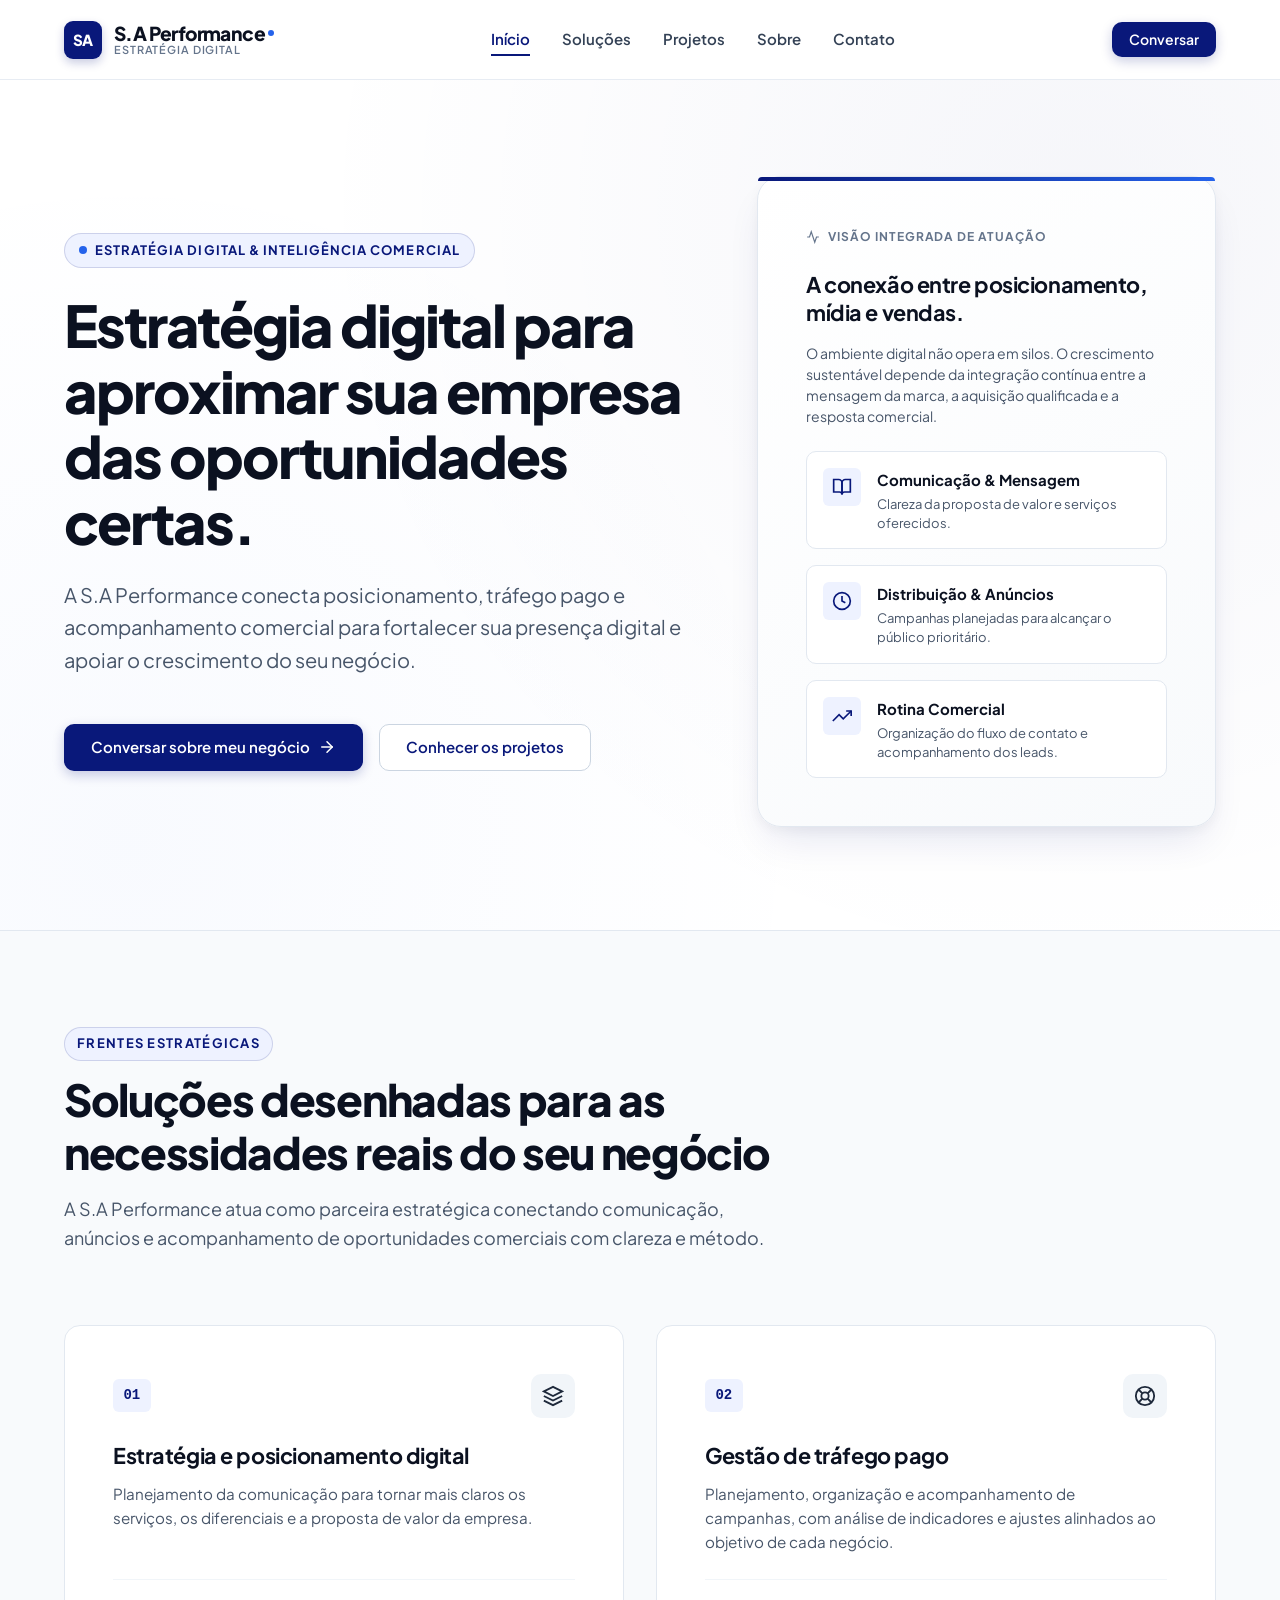
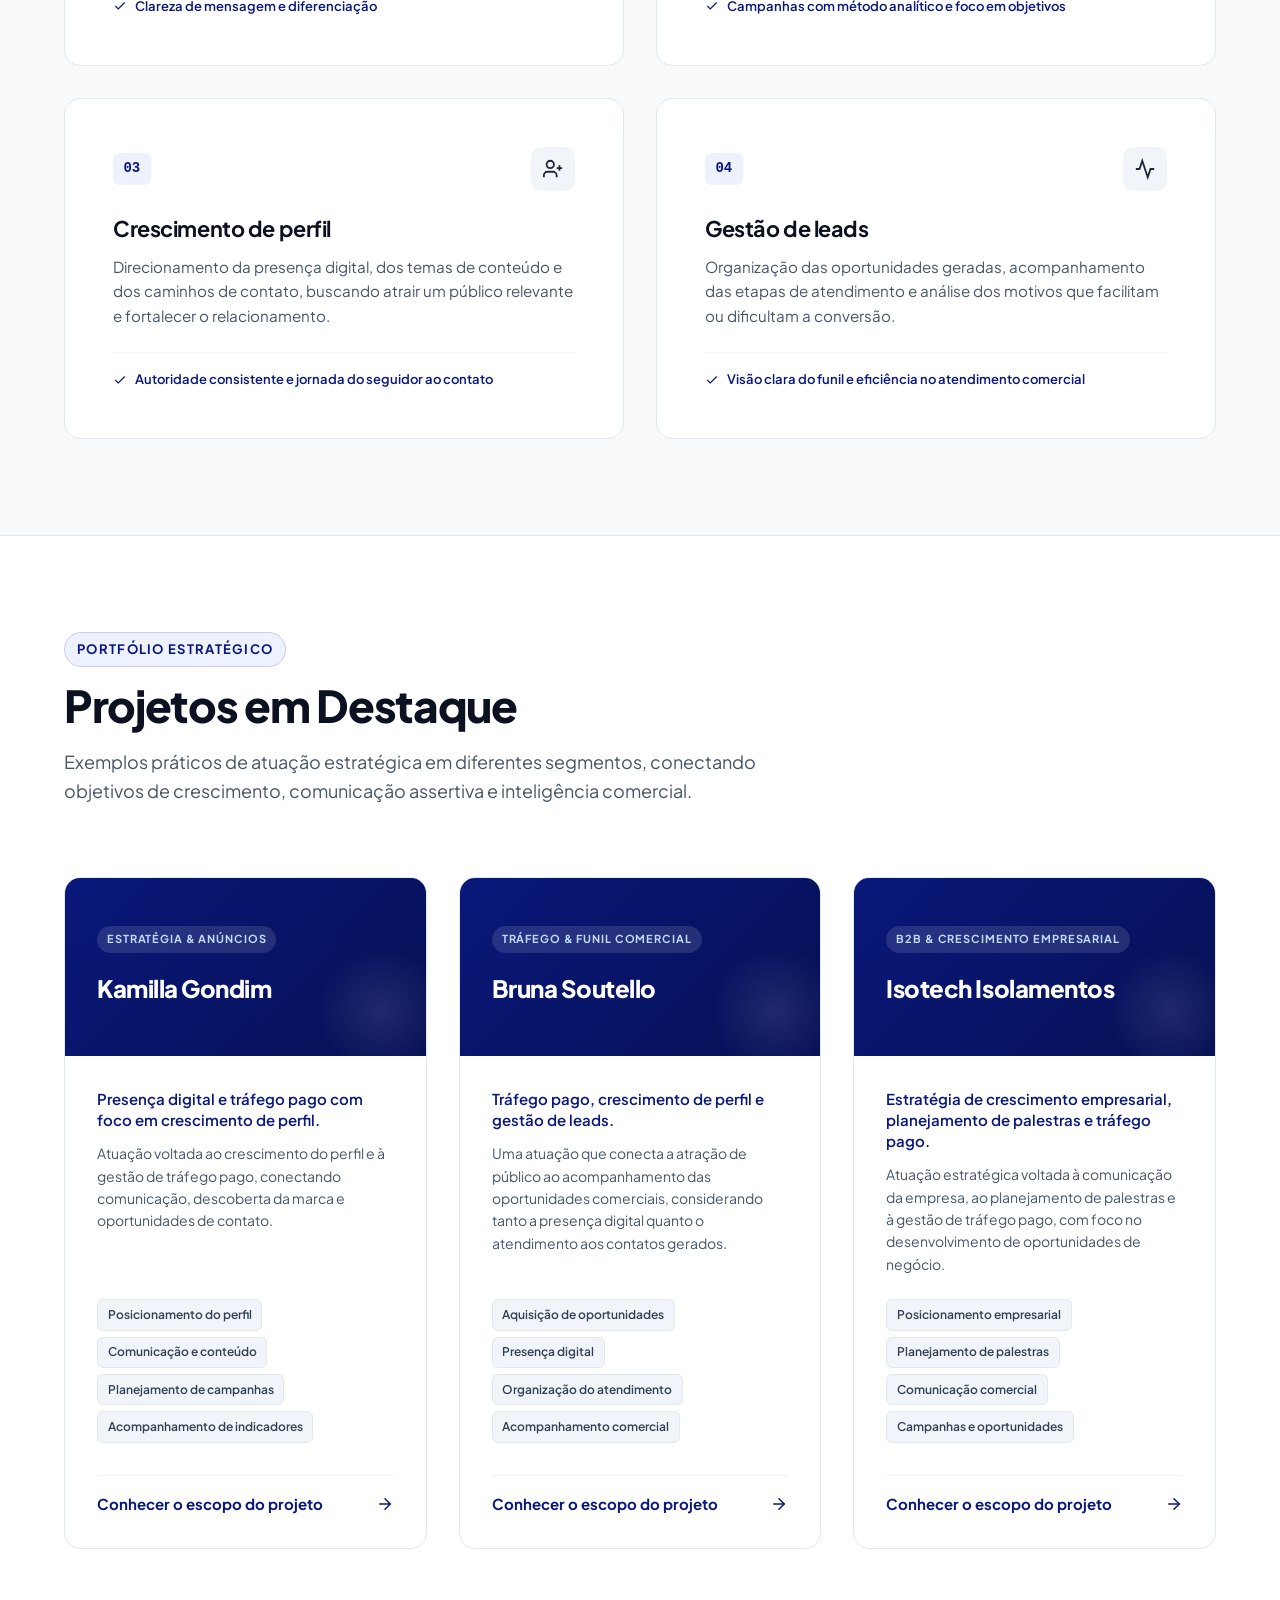
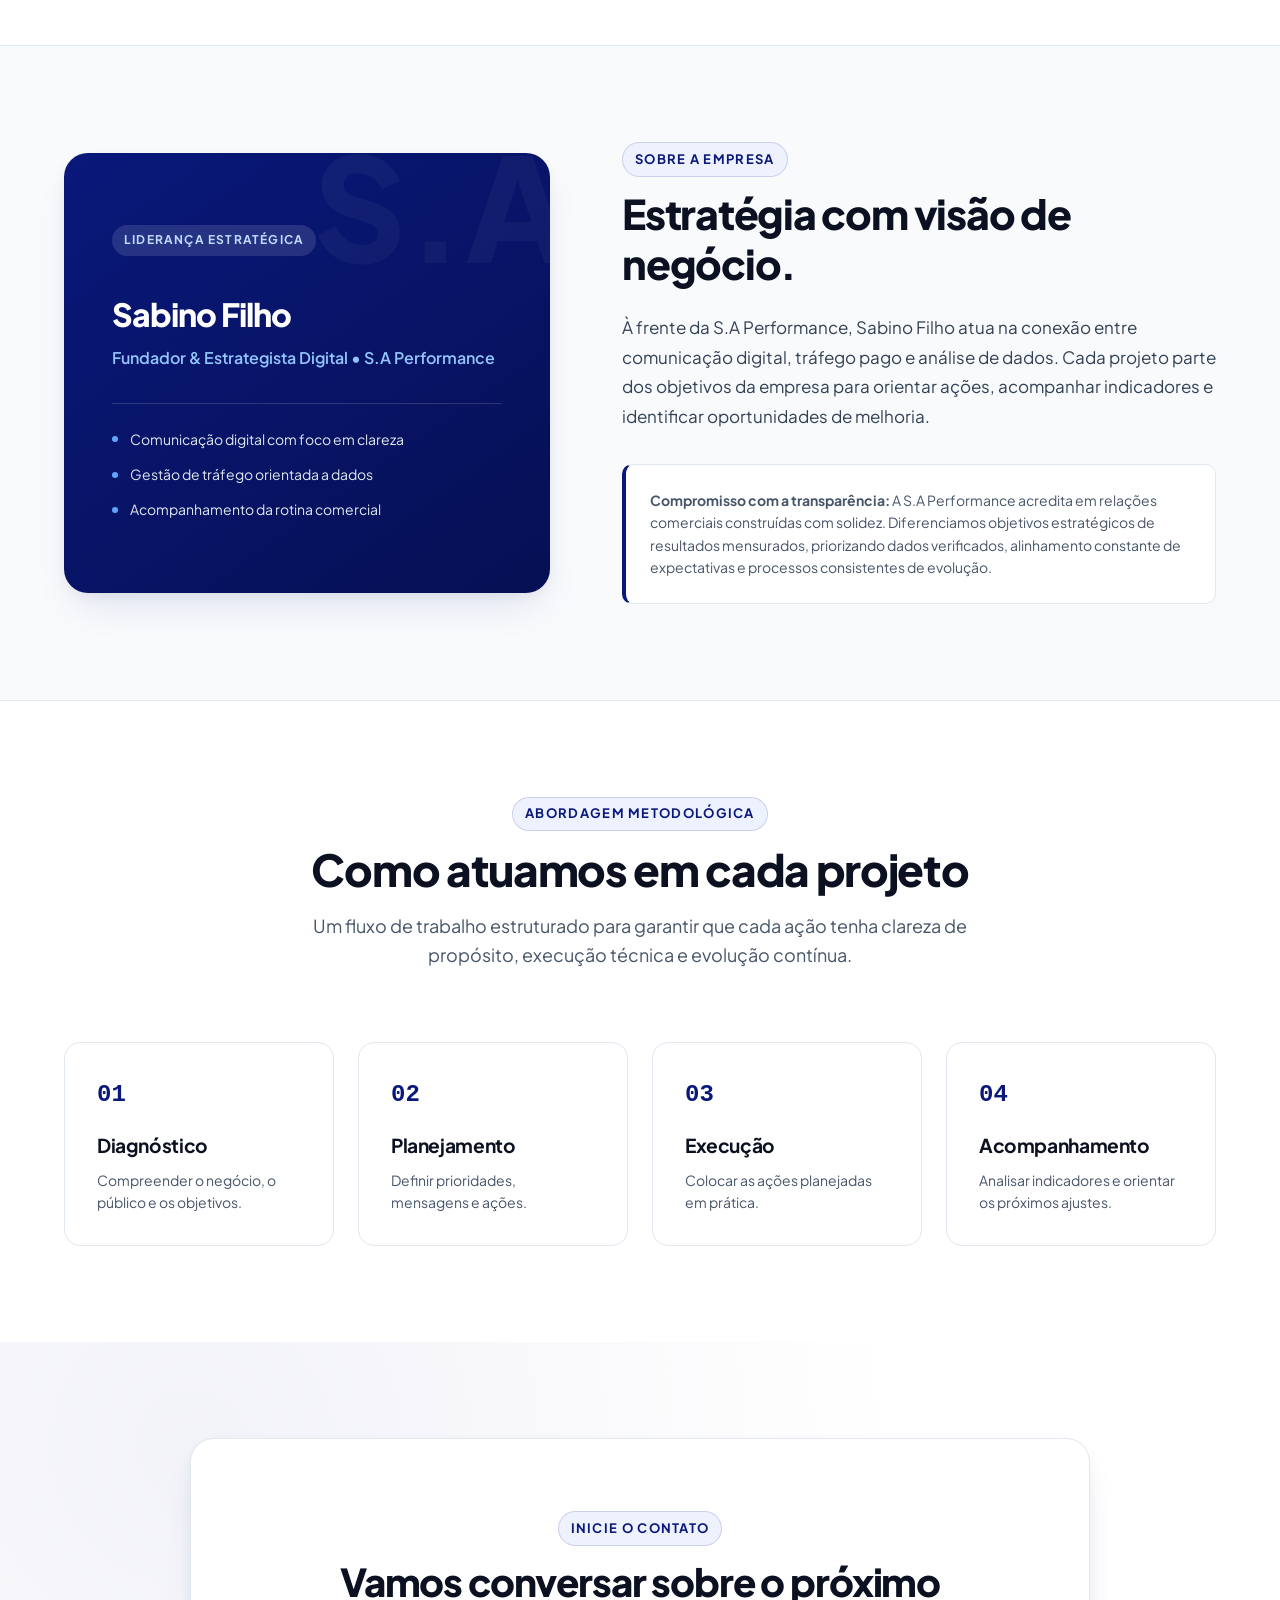
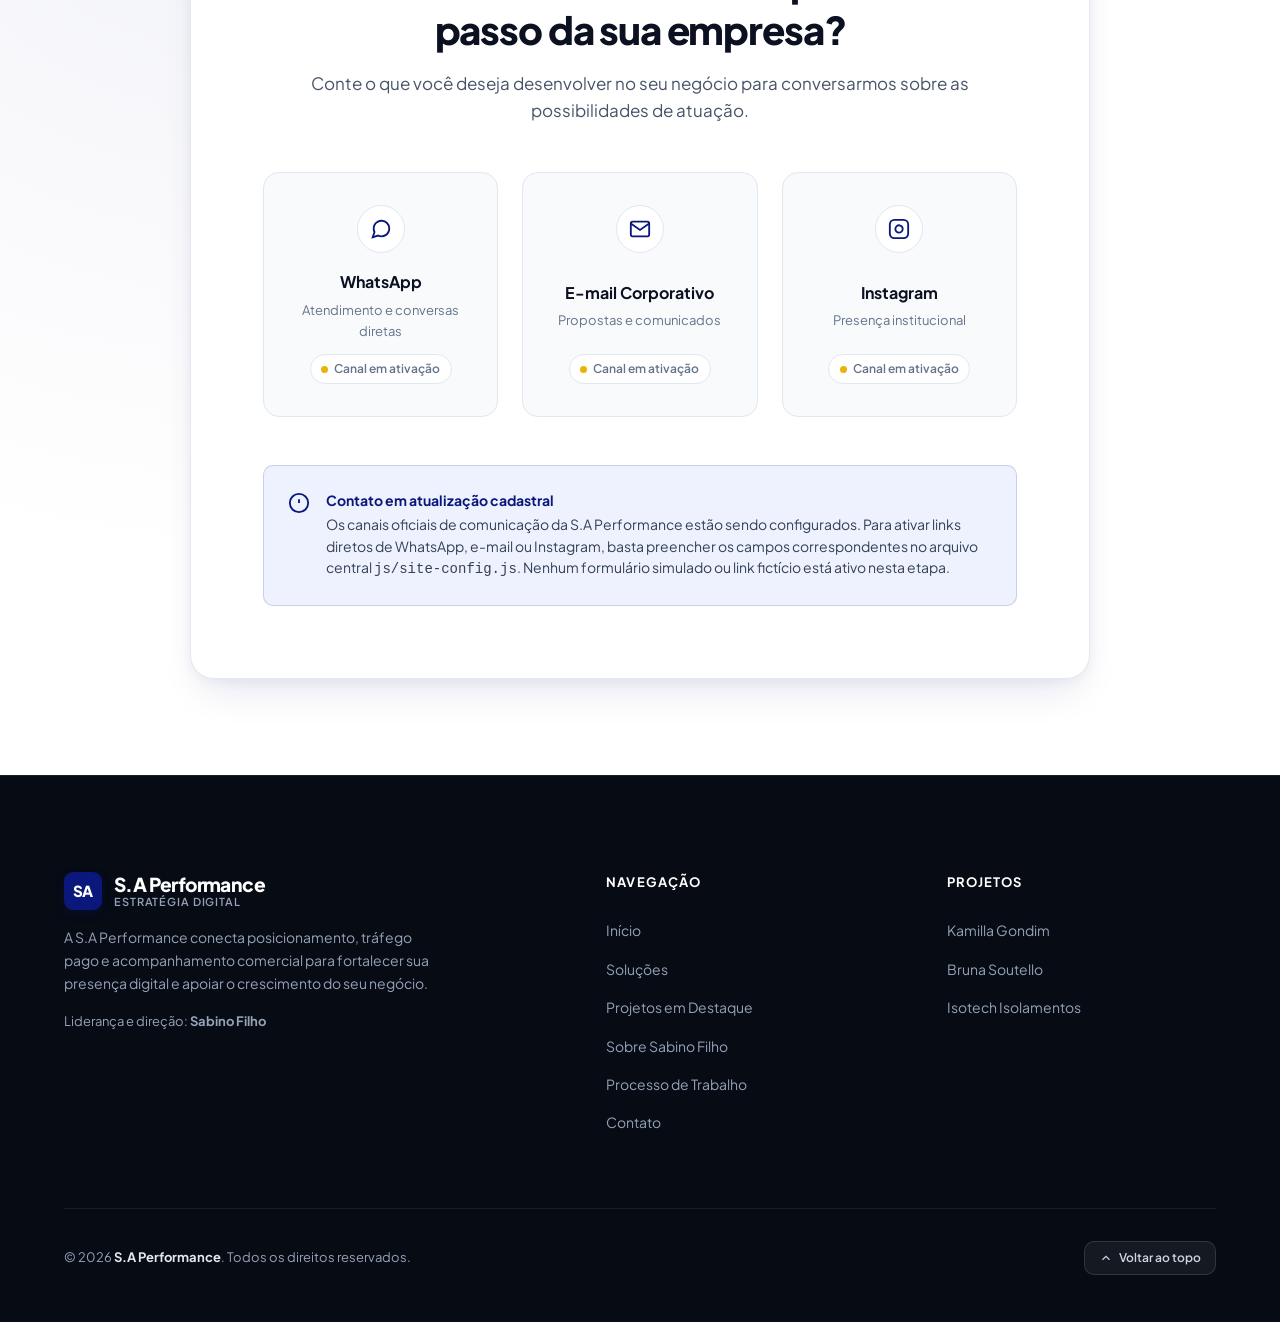
==== index.html @ 25edc1e1 "feat: site institucional com portfolio S.A Performance" ====
<!DOCTYPE html>
<html lang="pt-BR">
<head>
  <meta charset="UTF-8">
  <meta name="viewport" content="width=device-width, initial-scale=1.0">
  <title>S.A Performance — Estratégia Digital & Inteligência Comercial | Sabino Filho</title>
  
  <!-- Metadados de SEO -->
  <meta name="description" content="A S.A Performance conecta posicionamento, tráfego pago e acompanhamento comercial para fortalecer sua presença digital e apoiar o crescimento do seu negócio. Liderada por Sabino Filho.">
  <meta name="keywords" content="estratégia digital, tráfego pago, crescimento de perfil, gestão de leads, inteligência comercial, Sabino Filho, S.A Performance">
  <meta name="author" content="Sabino Filho - S.A Performance">
  <meta name="robots" content="index, follow">

  <!-- Open Graph / Redes Sociais -->
  <meta property="og:type" content="website">
  <meta property="og:title" content="S.A Performance — Estratégia Digital & Inteligência Comercial">
  <meta property="og:description" content="Estratégia digital para aproximar sua empresa das oportunidades certas. Posicionamento, tráfego pago e acompanhamento comercial.">
  <meta property="og:site_name" content="S.A Performance">
  <meta property="og:locale" content="pt_BR">

  <!-- Favicon -->
  <link rel="icon" type="image/svg+xml" href="assets/favicon.svg">

  <!-- Fontes do Google -->
  <link rel="preconnect" href="https://fonts.googleapis.com">
  <link rel="preconnect" href="https://fonts.gstatic.com" crossorigin>
  <link href="https://fonts.googleapis.com/css2?family=Plus+Jakarta+Sans:wght@300;400;500;600;700;800&family=Space+Grotesk:wght@500;700&display=swap" rel="stylesheet">

  <!-- Folhas de Estilos -->
  <link rel="stylesheet" href="css/main.css">
</head>
<body>
  <!-- Link acessível para pular direto ao conteúdo -->
  <a href="#conteudo-principal" class="skip-link">Pular para o conteúdo principal</a>

  <!-- ========================================================================
       CABEÇALHO INSTITUCIONAL
       ======================================================================== -->
  <header class="site-header" role="banner">
    <div class="container header-inner">
      <a href="#inicio" class="brand-logo" aria-label="S.A Performance - Página inicial">
        <div class="brand-mark" aria-hidden="true">SA</div>
        <div class="brand-name">
          <span class="brand-title">S.A Performance <span class="brand-dot" aria-hidden="true"></span></span>
          <span class="brand-sub">Estratégia Digital</span>
        </div>
      </a>

      <nav id="menu-principal" class="site-nav" role="navigation" aria-label="Navegação Principal">
        <ul class="nav-menu">
          <li><a href="#inicio" class="nav-link active">Início</a></li>
          <li><a href="#solucoes" class="nav-link">Soluções</a></li>
          <li><a href="#projetos" class="nav-link">Projetos</a></li>
          <li><a href="#sobre" class="nav-link">Sobre</a></li>
          <li><a href="#contato" class="nav-link">Contato</a></li>
        </ul>
      </nav>

      <div class="header-actions">
        <a href="#contato" class="btn btn-primary btn-sm">Conversar</a>
        <button class="mobile-toggle" aria-label="Abrir menu de navegação" aria-expanded="false" aria-controls="menu-principal">
          <svg viewBox="0 0 24 24" fill="none" stroke="currentColor" stroke-width="2" stroke-linecap="round" stroke-linejoin="round" aria-hidden="true">
            <line x1="3" y1="12" x2="21" y2="12"></line>
            <line x1="3" y1="6" x2="21" y2="6"></line>
            <line x1="3" y1="18" x2="21" y2="18"></line>
          </svg>
        </button>
      </div>
    </div>
  </header>

  <!-- ========================================================================
       CONTEÚDO PRINCIPAL
       ======================================================================== -->
  <main id="conteudo-principal" role="main">

    <!-- 1. ABERTURA / HERO -->
    <section id="inicio" class="section hero" aria-labelledby="hero-heading">
      <div class="container">
        <div class="hero-grid">
          <div class="hero-content">
            <div class="hero-tag">
              <span class="hero-tag-pulse" aria-hidden="true"></span>
              <span>Estratégia Digital & Inteligência Comercial</span>
            </div>

            <h1 id="hero-heading" class="hero-title">
              Estratégia digital para aproximar sua empresa das oportunidades certas.
            </h1>

            <p class="hero-lead">
              A S.A Performance conecta posicionamento, tráfego pago e acompanhamento comercial para fortalecer sua presença digital e apoiar o crescimento do seu negócio.
            </p>

            <div class="hero-actions">
              <a href="#contato" class="btn btn-primary" id="btn-hero-primary">
                Conversar sobre meu negócio
                <svg class="btn-icon" viewBox="0 0 24 24" fill="none" stroke="currentColor" stroke-width="2" stroke-linecap="round" stroke-linejoin="round" aria-hidden="true">
                  <line x1="5" y1="12" x2="19" y2="12"></line>
                  <polyline points="12 5 19 12 12 19"></polyline>
                </svg>
              </a>

              <a href="#projetos" class="btn btn-secondary" id="btn-hero-secondary">
                Conhecer os projetos
              </a>
            </div>
          </div>

          <!-- Composição Visual Abstrata (Identidade e Pilares Estratégicos) -->
          <div class="hero-visual" aria-hidden="true">
            <div class="hero-card-composition">
              <div class="composition-badge">
                <svg width="14" height="14" viewBox="0 0 24 24" fill="none" stroke="currentColor" stroke-width="2"><polyline points="22 12 18 12 15 21 9 3 6 12 2 12"></polyline></svg>
                Visão Integrada de Atuação
              </div>
              <h2 class="composition-title">A conexão entre posicionamento, mídia e vendas.</h2>
              <p style="font-size: 0.875rem; color: var(--color-slate-600); line-height: 1.5;">
                O ambiente digital não opera em silos. O crescimento sustentável depende da integração contínua entre a mensagem da marca, a aquisição qualificada e a resposta comercial.
              </p>

              <div class="composition-list">
                <div class="composition-item">
                  <div class="composition-icon-box">
                    <svg viewBox="0 0 24 24" fill="none" stroke="currentColor" stroke-width="2"><path d="M2 3h6a4 4 0 0 1 4 4v14a3 3 0 0 0-3-3H2z"></path><path d="M22 3h-6a4 4 0 0 0-4 4v14a3 3 0 0 1 3-3h7z"></path></svg>
                  </div>
                  <div class="composition-text">
                    <h4>Comunicação & Mensagem</h4>
                    <p>Clareza da proposta de valor e serviços oferecidos.</p>
                  </div>
                </div>

                <div class="composition-item">
                  <div class="composition-icon-box">
                    <svg viewBox="0 0 24 24" fill="none" stroke="currentColor" stroke-width="2"><circle cx="12" cy="12" r="10"></circle><polyline points="12 6 12 12 16 14"></polyline></svg>
                  </div>
                  <div class="composition-text">
                    <h4>Distribuição & Anúncios</h4>
                    <p>Campanhas planejadas para alcançar o público prioritário.</p>
                  </div>
                </div>

                <div class="composition-item">
                  <div class="composition-icon-box">
                    <svg viewBox="0 0 24 24" fill="none" stroke="currentColor" stroke-width="2"><polyline points="23 6 13.5 15.5 8.5 10.5 1 18"></polyline><polyline points="17 6 23 6 23 12"></polyline></svg>
                  </div>
                  <div class="composition-text">
                    <h4>Rotina Comercial</h4>
                    <p>Organização do fluxo de contato e acompanhamento dos leads.</p>
                  </div>
                </div>
              </div>
            </div>
          </div>
        </div>
      </div>
    </section>

    <!-- 2. SOLUÇÕES -->
    <section id="solucoes" class="section section-alt" aria-labelledby="solucoes-heading">
      <div class="container">
        <div class="section-header">
          <div class="eyebrow">
            <span class="eyebrow-badge">Frentes Estratégicas</span>
          </div>
          <h2 id="solucoes-heading" class="section-title">
            Soluções desenhadas para as necessidades reais do seu negócio
          </h2>
          <p class="section-lead">
            A S.A Performance atua como parceira estratégica conectando comunicação, anúncios e acompanhamento de oportunidades comerciais com clareza e método.
          </p>
        </div>

        <div class="solutions-grid">
          <!-- Solução 1 -->
          <article class="solution-card">
            <div class="solution-card-header">
              <span class="solution-num">01</span>
              <div class="solution-icon-wrap" aria-hidden="true">
                <svg viewBox="0 0 24 24" fill="none" stroke="currentColor" stroke-width="2"><polygon points="12 2 2 7 12 12 22 7 12 2"></polygon><polyline points="2 17 12 22 22 17"></polyline><polyline points="2 12 12 17 22 12"></polyline></svg>
              </div>
            </div>
            <h3 class="solution-title">Estratégia e posicionamento digital</h3>
            <p class="solution-desc">
              Planejamento da comunicação para tornar mais claros os serviços, os diferenciais e a proposta de valor da empresa.
            </p>
            <div class="solution-footer">
              <svg width="14" height="14" viewBox="0 0 24 24" fill="none" stroke="currentColor" stroke-width="2" aria-hidden="true"><polyline points="20 6 9 17 4 12"></polyline></svg>
              <span>Clareza de mensagem e diferenciação</span>
            </div>
          </article>

          <!-- Solução 2 -->
          <article class="solution-card">
            <div class="solution-card-header">
              <span class="solution-num">02</span>
              <div class="solution-icon-wrap" aria-hidden="true">
                <svg viewBox="0 0 24 24" fill="none" stroke="currentColor" stroke-width="2"><circle cx="12" cy="12" r="10"></circle><path d="m4.93 4.93 4.24 4.24"></path><path d="m14.83 9.17 4.24-4.24"></path><path d="m14.83 14.83 4.24 4.24"></path><path d="m9.17 14.83-4.24 4.24"></path><circle cx="12" cy="12" r="4"></circle></svg>
              </div>
            </div>
            <h3 class="solution-title">Gestão de tráfego pago</h3>
            <p class="solution-desc">
              Planejamento, organização e acompanhamento de campanhas, com análise de indicadores e ajustes alinhados ao objetivo de cada negócio.
            </p>
            <div class="solution-footer">
              <svg width="14" height="14" viewBox="0 0 24 24" fill="none" stroke="currentColor" stroke-width="2" aria-hidden="true"><polyline points="20 6 9 17 4 12"></polyline></svg>
              <span>Campanhas com método analítico e foco em objetivos</span>
            </div>
          </article>

          <!-- Solução 3 -->
          <article class="solution-card">
            <div class="solution-card-header">
              <span class="solution-num">03</span>
              <div class="solution-icon-wrap" aria-hidden="true">
                <svg viewBox="0 0 24 24" fill="none" stroke="currentColor" stroke-width="2"><path d="M16 21v-2a4 4 0 0 0-4-4H6a4 4 0 0 0-4 4v2"></path><circle cx="9" cy="7" r="4"></circle><line x1="19" y1="8" x2="19" y2="14"></line><line x1="22" y1="11" x2="16" y2="11"></line></svg>
              </div>
            </div>
            <h3 class="solution-title">Crescimento de perfil</h3>
            <p class="solution-desc">
              Direcionamento da presença digital, dos temas de conteúdo e dos caminhos de contato, buscando atrair um público relevante e fortalecer o relacionamento.
            </p>
            <div class="solution-footer">
              <svg width="14" height="14" viewBox="0 0 24 24" fill="none" stroke="currentColor" stroke-width="2" aria-hidden="true"><polyline points="20 6 9 17 4 12"></polyline></svg>
              <span>Autoridade consistente e jornada do seguidor ao contato</span>
            </div>
          </article>

          <!-- Solução 4 -->
          <article class="solution-card">
            <div class="solution-card-header">
              <span class="solution-num">04</span>
              <div class="solution-icon-wrap" aria-hidden="true">
                <svg viewBox="0 0 24 24" fill="none" stroke="currentColor" stroke-width="2"><path d="M22 12h-4l-3 9L9 3l-3 9H2"></path></svg>
              </div>
            </div>
            <h3 class="solution-title">Gestão de leads</h3>
            <p class="solution-desc">
              Organização das oportunidades geradas, acompanhamento das etapas de atendimento e análise dos motivos que facilitam ou dificultam a conversão.
            </p>
            <div class="solution-footer">
              <svg width="14" height="14" viewBox="0 0 24 24" fill="none" stroke="currentColor" stroke-width="2" aria-hidden="true"><polyline points="20 6 9 17 4 12"></polyline></svg>
              <span>Visão clara do funil e eficiência no atendimento comercial</span>
            </div>
          </article>
        </div>
      </div>
    </section>

    <!-- 3. PORTFÓLIO (PROJETOS) -->
    <section id="projetos" class="section" aria-labelledby="projetos-heading">
      <div class="container">
        <div class="section-header">
          <div class="eyebrow">
            <span class="eyebrow-badge">Portfólio Estratégico</span>
          </div>
          <h2 id="projetos-heading" class="section-title">
            Projetos em Destaque
          </h2>
          <p class="section-lead">
            Exemplos práticos de atuação estratégica em diferentes segmentos, conectando objetivos de crescimento, comunicação assertiva e inteligência comercial.
          </p>
        </div>

        <div class="projects-grid">

          <!-- PROJETO 1: KAMILLA GONDIM -->
          <article class="project-card">
            <div class="project-card-banner">
              <span class="project-category-badge">Estratégia & Anúncios</span>
              <h3 class="project-banner-title">Kamilla Gondim</h3>
            </div>
            <div class="project-card-body">
              <p class="project-subtitle">
                Presença digital e tráfego pago com foco em crescimento de perfil.
              </p>
              <p class="project-excerpt">
                Atuação voltada ao crescimento do perfil e à gestão de tráfego pago, conectando comunicação, descoberta da marca e oportunidades de contato.
              </p>

              <div class="project-highlights-list" aria-label="Destaques do projeto Kamilla Gondim">
                <span class="project-highlight-tag">Posicionamento do perfil</span>
                <span class="project-highlight-tag">Comunicação e conteúdo</span>
                <span class="project-highlight-tag">Planejamento de campanhas</span>
                <span class="project-highlight-tag">Acompanhamento de indicadores</span>
              </div>

              <div class="project-card-cta">
                <a href="projetos/kamilla-gondim/" class="project-link-full" aria-label="Acessar página de detalhes do projeto Kamilla Gondim">
                  <span>Conhecer o escopo do projeto</span>
                  <svg viewBox="0 0 24 24" fill="none" stroke="currentColor" stroke-width="2" stroke-linecap="round" stroke-linejoin="round" aria-hidden="true">
                    <line x1="5" y1="12" x2="19" y2="12"></line>
                    <polyline points="12 5 19 12 12 19"></polyline>
                  </svg>
                </a>
              </div>
            </div>
          </article>

          <!-- PROJETO 2: BRUNA SOUTELLO -->
          <article class="project-card">
            <div class="project-card-banner">
              <span class="project-category-badge">Tráfego & Funil Comercial</span>
              <h3 class="project-banner-title">Bruna Soutello</h3>
            </div>
            <div class="project-card-body">
              <p class="project-subtitle">
                Tráfego pago, crescimento de perfil e gestão de leads.
              </p>
              <p class="project-excerpt">
                Uma atuação que conecta a atração de público ao acompanhamento das oportunidades comerciais, considerando tanto a presença digital quanto o atendimento aos contatos gerados.
              </p>

              <div class="project-highlights-list" aria-label="Destaques do projeto Bruna Soutello">
                <span class="project-highlight-tag">Aquisição de oportunidades</span>
                <span class="project-highlight-tag">Presença digital</span>
                <span class="project-highlight-tag">Organização do atendimento</span>
                <span class="project-highlight-tag">Acompanhamento comercial</span>
              </div>

              <div class="project-card-cta">
                <a href="projetos/bruna-soutello/" class="project-link-full" aria-label="Acessar página de detalhes do projeto Bruna Soutello">
                  <span>Conhecer o escopo do projeto</span>
                  <svg viewBox="0 0 24 24" fill="none" stroke="currentColor" stroke-width="2" stroke-linecap="round" stroke-linejoin="round" aria-hidden="true">
                    <line x1="5" y1="12" x2="19" y2="12"></line>
                    <polyline points="12 5 19 12 12 19"></polyline>
                  </svg>
                </a>
              </div>
            </div>
          </article>

          <!-- PROJETO 3: ISOTECH ISOLAMENTOS -->
          <article class="project-card">
            <div class="project-card-banner">
              <span class="project-category-badge">B2B & Crescimento Empresarial</span>
              <h3 class="project-banner-title">Isotech Isolamentos</h3>
            </div>
            <div class="project-card-body">
              <p class="project-subtitle">
                Estratégia de crescimento empresarial, planejamento de palestras e tráfego pago.
              </p>
              <p class="project-excerpt">
                Atuação estratégica voltada à comunicação da empresa, ao planejamento de palestras e à gestão de tráfego pago, com foco no desenvolvimento de oportunidades de negócio.
              </p>

              <div class="project-highlights-list" aria-label="Destaques do projeto Isotech Isolamentos">
                <span class="project-highlight-tag">Posicionamento empresarial</span>
                <span class="project-highlight-tag">Planejamento de palestras</span>
                <span class="project-highlight-tag">Comunicação comercial</span>
                <span class="project-highlight-tag">Campanhas e oportunidades</span>
              </div>

              <div class="project-card-cta">
                <a href="projetos/isotech-isolamentos/" class="project-link-full" aria-label="Acessar página de detalhes do projeto Isotech Isolamentos">
                  <span>Conhecer o escopo do projeto</span>
                  <svg viewBox="0 0 24 24" fill="none" stroke="currentColor" stroke-width="2" stroke-linecap="round" stroke-linejoin="round" aria-hidden="true">
                    <line x1="5" y1="12" x2="19" y2="12"></line>
                    <polyline points="12 5 19 12 12 19"></polyline>
                  </svg>
                </a>
              </div>
            </div>
          </article>

        </div>
      </div>
    </section>

    <!-- 4. SOBRE (SABINO FILHO & S.A PERFORMANCE) -->
    <section id="sobre" class="section section-alt" aria-labelledby="sobre-heading">
      <div class="container">
        <div class="about-grid">
          
          <!-- Card de Apresentação Institucional -->
          <div class="about-card-profile" aria-hidden="true">
            <span class="about-profile-badge">Liderança Estratégica</span>
            <h3 class="about-profile-name">Sabino Filho</h3>
            <p class="about-profile-role">Fundador & Estrategista Digital • S.A Performance</p>

            <div class="about-profile-pillars">
              <div class="pillar-item">
                <span class="pillar-bullet"></span>
                <span>Comunicação digital com foco em clareza</span>
              </div>
              <div class="pillar-item">
                <span class="pillar-bullet"></span>
                <span>Gestão de tráfego orientada a dados</span>
              </div>
              <div class="pillar-item">
                <span class="pillar-bullet"></span>
                <span>Acompanhamento da rotina comercial</span>
              </div>
            </div>
          </div>

          <!-- Conteúdo Textual Rigorosamente Fiel ao Briefing -->
          <div class="about-text-content">
            <div class="eyebrow">
              <span class="eyebrow-badge">Sobre a Empresa</span>
            </div>
            <h2 id="sobre-heading" class="about-heading">
              Estratégia com visão de negócio.
            </h2>
            <p class="about-paragraph">
              À frente da S.A Performance, Sabino Filho atua na conexão entre comunicação digital, tráfego pago e análise de dados. Cada projeto parte dos objetivos da empresa para orientar ações, acompanhar indicadores e identificar oportunidades de melhoria.
            </p>

            <div class="about-methodology-note">
              <p>
                <strong>Compromisso com a transparência:</strong> A S.A Performance acredita em relações comerciais construídas com solidez. Diferenciamos objetivos estratégicos de resultados mensurados, priorizando dados verificados, alinhamento constante de expectativas e processos consistentes de evolução.
              </p>
            </div>
          </div>

        </div>
      </div>
    </section>

    <!-- 5. PROCESSO DE TRABALHO -->
    <section id="processo" class="section" aria-labelledby="processo-heading">
      <div class="container">
        <div class="section-header text-center">
          <div class="eyebrow">
            <span class="eyebrow-badge">Abordagem Metodológica</span>
          </div>
          <h2 id="processo-heading" class="section-title">
            Como atuamos em cada projeto
          </h2>
          <p class="section-lead">
            Um fluxo de trabalho estruturado para garantir que cada ação tenha clareza de propósito, execução técnica e evolução contínua.
          </p>
        </div>

        <div class="process-grid">
          <!-- Etapa 1 -->
          <div class="process-card">
            <div class="process-step-num">01</div>
            <h3 class="process-step-title">Diagnóstico</h3>
            <p class="process-step-desc">
              Compreender o negócio, o público e os objetivos.
            </p>
          </div>

          <!-- Etapa 2 -->
          <div class="process-card">
            <div class="process-step-num">02</div>
            <h3 class="process-step-title">Planejamento</h3>
            <p class="process-step-desc">
              Definir prioridades, mensagens e ações.
            </p>
          </div>

          <!-- Etapa 3 -->
          <div class="process-card">
            <div class="process-step-num">03</div>
            <h3 class="process-step-title">Execução</h3>
            <p class="process-step-desc">
              Colocar as ações planejadas em prática.
            </p>
          </div>

          <!-- Etapa 4 -->
          <div class="process-card">
            <div class="process-step-num">04</div>
            <h3 class="process-step-title">Acompanhamento</h3>
            <p class="process-step-desc">
              Analisar indicadores e orientar os próximos ajustes.
            </p>
          </div>
        </div>
      </div>
    </section>

    <!-- 6. CONTATO -->
    <section id="contato" class="section contact-section" aria-labelledby="contato-heading">
      <div class="container">
        <div class="contact-wrapper">
          <div class="contact-header">
            <div class="eyebrow">
              <span class="eyebrow-badge">Inicie o Contato</span>
            </div>
            <h2 id="contato-heading" class="contact-title">
              Vamos conversar sobre o próximo passo da sua empresa?
            </h2>
            <p class="contact-lead">
              Conte o que você deseja desenvolver no seu negócio para conversarmos sobre as possibilidades de atuação.
            </p>
          </div>

          <!-- Grade de Canais de Contato (Configuráveis) -->
          <div class="contact-channels-grid">
            <!-- Canal WhatsApp -->
            <div class="contact-channel-card" id="card-whatsapp">
              <div class="contact-icon-bubble" aria-hidden="true">
                <svg viewBox="0 0 24 24" fill="none" stroke="currentColor" stroke-width="2"><path d="M21 11.5a8.38 8.38 0 0 1-.9 3.8 8.5 8.5 0 0 1-7.6 4.7 8.38 8.38 0 0 1-3.8-.9L3 21l1.9-5.7a8.38 8.38 0 0 1-.9-3.8 8.5 8.5 0 0 1 4.7-7.6 8.38 8.38 0 0 1 3.8-.9h.5a8.48 8.48 0 0 1 8 8v.5z"></path></svg>
              </div>
              <div>
                <h3 class="contact-channel-name">WhatsApp</h3>
                <p style="font-size: 0.8125rem; color: var(--color-slate-500);">Atendimento e conversas diretas</p>
              </div>
              <div class="contact-status-tag">
                <span class="status-indicator-dot" aria-hidden="true"></span>
                <span>Canal em ativação</span>
              </div>
            </div>

            <!-- Canal E-mail -->
            <div class="contact-channel-card" id="card-email">
              <div class="contact-icon-bubble" aria-hidden="true">
                <svg viewBox="0 0 24 24" fill="none" stroke="currentColor" stroke-width="2"><path d="M4 4h16c1.1 0 2 .9 2 2v12c0 1.1-.9 2-2 2H4c-1.1 0-2-.9-2-2V6c0-1.1.9-2 2-2z"></path><polyline points="22,6 12,13 2,6"></polyline></svg>
              </div>
              <div>
                <h3 class="contact-channel-name">E-mail Corporativo</h3>
                <p style="font-size: 0.8125rem; color: var(--color-slate-500);">Propostas e comunicados</p>
              </div>
              <div class="contact-status-tag">
                <span class="status-indicator-dot" aria-hidden="true"></span>
                <span>Canal em ativação</span>
              </div>
            </div>

            <!-- Canal Instagram -->
            <div class="contact-channel-card" id="card-instagram">
              <div class="contact-icon-bubble" aria-hidden="true">
                <svg viewBox="0 0 24 24" fill="none" stroke="currentColor" stroke-width="2"><rect x="2" y="2" width="20" height="20" rx="5" ry="5"></rect><path d="M16 11.37A4 4 0 1 1 12.63 8 4 4 0 0 1 16 11.37z"></path><line x1="17.5" y1="6.5" x2="17.51" y2="6.5"></line></svg>
              </div>
              <div>
                <h3 class="contact-channel-name">Instagram</h3>
                <p style="font-size: 0.8125rem; color: var(--color-slate-500);">Presença institucional</p>
              </div>
              <div class="contact-status-tag">
                <span class="status-indicator-dot" aria-hidden="true"></span>
                <span>Canal em ativação</span>
              </div>
            </div>
          </div>

          <!-- Aviso de Transparência e Facilidade de Configuração -->
          <div class="contact-notice-box" role="status">
            <div class="contact-notice-icon" aria-hidden="true">
              <svg width="22" height="22" viewBox="0 0 24 24" fill="none" stroke="currentColor" stroke-width="2"><circle cx="12" cy="12" r="10"></circle><line x1="12" y1="8" x2="12" y2="12"></line><line x1="12" y1="16" x2="12.01" y2="16"></line></svg>
            </div>
            <div class="contact-notice-text">
              <strong>Contato em atualização cadastral</strong>
              Os canais oficiais de comunicação da S.A Performance estão sendo configurados. Para ativar links diretos de WhatsApp, e-mail ou Instagram, basta preencher os campos correspondentes no arquivo central <code>js/site-config.js</code>. Nenhum formulário simulado ou link fictício está ativo nesta etapa.
            </div>
          </div>

        </div>
      </div>
    </section>

  </main>

  <!-- ========================================================================
       RODAPÉ (FOOTER)
       ======================================================================== -->
  <footer class="site-footer" role="contentinfo">
    <div class="container">
      <div class="footer-grid">
        
        <div class="footer-brand-summary">
          <div class="footer-logo-wrap">
            <a href="#inicio" class="brand-logo" aria-label="S.A Performance - Início">
              <div class="brand-mark" aria-hidden="true">SA</div>
              <div class="brand-name">
                <span class="brand-title">S.A Performance</span>
                <span class="brand-sub">Estratégia Digital</span>
              </div>
            </a>
          </div>
          <p class="footer-desc">
            A S.A Performance conecta posicionamento, tráfego pago e acompanhamento comercial para fortalecer sua presença digital e apoiar o crescimento do seu negócio.
          </p>
          <p style="font-size: 0.8125rem; color: var(--color-slate-400);">
            Liderança e direção: <strong>Sabino Filho</strong>
          </p>
        </div>

        <div>
          <h4 class="footer-col-title">Navegação</h4>
          <ul class="footer-links">
            <li><a href="#inicio" class="footer-link">Início</a></li>
            <li><a href="#solucoes" class="footer-link">Soluções</a></li>
            <li><a href="#projetos" class="footer-link">Projetos em Destaque</a></li>
            <li><a href="#sobre" class="footer-link">Sobre Sabino Filho</a></li>
            <li><a href="#processo" class="footer-link">Processo de Trabalho</a></li>
            <li><a href="#contato" class="footer-link">Contato</a></li>
          </ul>
        </div>

        <div>
          <h4 class="footer-col-title">Projetos</h4>
          <ul class="footer-links">
            <li><a href="projetos/kamilla-gondim/" class="footer-link">Kamilla Gondim</a></li>
            <li><a href="projetos/bruna-soutello/" class="footer-link">Bruna Soutello</a></li>
            <li><a href="projetos/isotech-isolamentos/" class="footer-link">Isotech Isolamentos</a></li>
          </ul>
        </div>

      </div>

      <div class="footer-bottom">
        <p class="footer-copy">
          &copy; <span id="ano-atual">2026</span> <strong>S.A Performance</strong>. Todos os direitos reservados.
        </p>

        <button type="button" class="back-to-top-btn" aria-label="Voltar ao topo da página">
          <svg width="14" height="14" viewBox="0 0 24 24" fill="none" stroke="currentColor" stroke-width="2" aria-hidden="true"><polyline points="18 15 12 9 6 15"></polyline></svg>
          Voltar ao topo
        </button>
      </div>
    </div>
  </footer>

  <!-- Scripts -->
  <script src="js/site-config.js"></script>
  <script src="js/main.js"></script>
  <script>
    // Atualização dinâmica do ano no rodapé
    const anoEl = document.getElementById('ano-atual');
    if (anoEl) anoEl.textContent = new Date().getFullYear();
  </script>
</body>
</html>
---- css/main.css ----
/* ==========================================================================
   S.A PERFORMANCE — SISTEMA DE DESIGN & ESTILOS PRINCIPAIS
   Identidade: Azul profundo (#09187A), Branco e Grafite
   Liderança: Sabino Filho
   ========================================================================== */

@import url('https://fonts.googleapis.com/css2?family=Plus+Jakarta+Sans:wght@300;400;500;600;700;800&family=Space+Grotesk:wght@500;700&display=swap');

:root {
  /* Cores Institucionais Editáveis */
  --color-brand-primary: #09187A;
  --color-brand-dark: #061054;
  --color-brand-light: #1D2D9E;
  --color-brand-accent: #2563EB;
  --color-brand-subtle: #EEF2FF;
  --color-brand-surface: #F8FAFC;

  /* Escala de Grafites e Neutros */
  --color-slate-950: #070B14;
  --color-slate-900: #0B1120;
  --color-slate-800: #1E293B;
  --color-slate-700: #334155;
  --color-slate-600: #475569;
  --color-slate-500: #64748B;
  --color-slate-400: #94A3B8;
  --color-slate-300: #CBD5E1;
  --color-slate-200: #E2E8F0;
  --color-slate-100: #F1F5F9;
  --color-slate-50:  #F8FAFC;
  --color-white:     #FFFFFF;

  /* Aplicações Semânticas */
  --color-text-main: var(--color-slate-900);
  --color-text-muted: var(--color-slate-600);
  --color-text-subtle: var(--color-slate-500);
  --color-bg-page: var(--color-white);
  --color-bg-card: var(--color-white);
  --color-bg-alt: var(--color-slate-50);
  --color-border: var(--color-slate-200);
  --color-border-subtle: var(--color-slate-100);

  /* Tipografia */
  --font-sans: 'Plus Jakarta Sans', -apple-system, BlinkMacSystemFont, 'Segoe UI', Roboto, Helvetica, Arial, sans-serif;
  --font-mono: 'SFMono-Regular', Consolas, 'Liberation Mono', Menlo, monospace;

  /* Espaçamentos */
  --space-2xs: 0.25rem;
  --space-xs: 0.5rem;
  --space-sm: 0.75rem;
  --space-md: 1rem;
  --space-lg: 1.5rem;
  --space-xl: 2rem;
  --space-2xl: 3rem;
  --space-3xl: 4.5rem;
  --space-4xl: 6rem;

  /* Geometria e Sombras */
  --radius-sm: 6px;
  --radius-md: 10px;
  --radius-lg: 16px;
  --radius-xl: 24px;
  --radius-full: 9999px;

  --shadow-xs: 0 1px 2px rgba(11, 17, 32, 0.04);
  --shadow-sm: 0 2px 8px rgba(11, 17, 32, 0.06);
  --shadow-md: 0 8px 24px -4px rgba(11, 17, 32, 0.08), 0 2px 6px -1px rgba(11, 17, 32, 0.04);
  --shadow-lg: 0 20px 40px -12px rgba(9, 24, 122, 0.12), 0 4px 12px rgba(11, 17, 32, 0.04);
  --shadow-hover: 0 24px 48px -12px rgba(9, 24, 122, 0.16), 0 8px 16px -4px rgba(11, 17, 32, 0.06);

  /* Transições Suaves */
  --transition-fast: 150ms cubic-bezier(0.4, 0, 0.2, 1);
  --transition-normal: 240ms cubic-bezier(0.4, 0, 0.2, 1);
  --transition-smooth: 400ms cubic-bezier(0.16, 1, 0.3, 1);

  /* Dimensões */
  --container-max: 1200px;
  --header-height: 80px;
}

/* ==========================================================================
   RESET & FUNDAÇÃO
   ========================================================================== */

*, *::before, *::after {
  box-sizing: border-box;
  margin: 0;
  padding: 0;
}

html {
  font-size: 16px;
  scroll-behavior: smooth;
  -webkit-text-size-adjust: 100%;
}

@media (prefers-reduced-motion: reduce) {
  html {
    scroll-behavior: auto;
  }
  *, *::before, *::after {
    animation-duration: 0.01ms !important;
    animation-iteration-count: 1 !important;
    transition-duration: 0.01ms !important;
    scroll-behavior: auto !important;
  }
}

body {
  font-family: var(--font-sans);
  background-color: var(--color-bg-page);
  color: var(--color-text-main);
  line-height: 1.65;
  font-feature-settings: "cv02", "cv03", "cv04", "cv11";
  -webkit-font-smoothing: antialiased;
  -moz-osx-font-smoothing: grayscale;
  overflow-x: hidden;
}

img, svg {
  display: block;
  max-width: 100%;
}

a {
  color: inherit;
  text-decoration: none;
  transition: color var(--transition-fast);
}

button, input, textarea {
  font: inherit;
  color: inherit;
}

/* Link de acessibilidade para pular para o conteúdo principal */
.skip-link {
  position: absolute;
  top: -100px;
  left: 20px;
  background: var(--color-brand-primary);
  color: var(--color-white);
  padding: var(--space-sm) var(--space-lg);
  border-radius: var(--radius-md);
  font-weight: 600;
  z-index: 10000;
  transition: top var(--transition-fast);
}

.skip-link:focus {
  top: 20px;
  outline: 3px solid var(--color-white);
}

/* Foco visível consistente para navegação por teclado */
:focus-visible {
  outline: 2px solid var(--color-brand-primary);
  outline-offset: 3px;
}

/* ==========================================================================
   ESTRUTURA & CONTAINER
   ========================================================================== */

.container {
  width: 100%;
  max-width: var(--container-max);
  margin-left: auto;
  margin-right: auto;
  padding-left: var(--space-lg);
  padding-right: var(--space-lg);
}

.section {
  padding-top: var(--space-4xl);
  padding-bottom: var(--space-4xl);
  position: relative;
}

.section-alt {
  background-color: var(--color-bg-alt);
  border-top: 1px solid var(--color-border);
  border-bottom: 1px solid var(--color-border);
}

/* Cabeçalho de Seção */
.section-header {
  max-width: 720px;
  margin-bottom: var(--space-3xl);
}

.section-header.text-center {
  margin-left: auto;
  margin-right: auto;
  text-align: center;
}

.eyebrow {
  display: inline-flex;
  align-items: center;
  gap: var(--space-xs);
  font-size: 0.8125rem;
  font-weight: 700;
  text-transform: uppercase;
  letter-spacing: 0.1em;
  color: var(--color-brand-primary);
  margin-bottom: var(--space-sm);
}

.eyebrow-badge {
  background-color: var(--color-brand-subtle);
  padding: 0.35rem 0.75rem;
  border-radius: var(--radius-full);
  border: 1px solid rgba(9, 24, 122, 0.15);
}

.section-title {
  font-size: clamp(2rem, 3.5vw, 2.75rem);
  font-weight: 800;
  letter-spacing: -0.03em;
  line-height: 1.2;
  color: var(--color-slate-900);
  margin-bottom: var(--space-md);
}

.section-lead {
  font-size: 1.125rem;
  color: var(--color-text-muted);
  line-height: 1.6;
}

/* ==========================================================================
   HEADER & NAVEGAÇÃO
   ========================================================================== */

.site-header {
  position: sticky;
  top: 0;
  width: 100%;
  height: var(--header-height);
  background: rgba(255, 255, 255, 0.92);
  backdrop-filter: blur(14px);
  -webkit-backdrop-filter: blur(14px);
  border-bottom: 1px solid rgba(226, 232, 240, 0.8);
  z-index: 1000;
  transition: background var(--transition-fast), border-color var(--transition-fast);
}

.header-inner {
  display: flex;
  align-items: center;
  justify-content: space-between;
  height: 100%;
}

/* Assinatura Tipográfica da Logo */
.brand-logo {
  display: inline-flex;
  align-items: center;
  gap: 0.75rem;
  font-size: 1.25rem;
  font-weight: 800;
  letter-spacing: -0.03em;
  color: var(--color-slate-900);
  text-decoration: none;
}

.brand-mark {
  width: 38px;
  height: 38px;
  background: var(--color-brand-primary);
  color: var(--color-white);
  border-radius: 9px;
  display: flex;
  align-items: center;
  justify-content: center;
  font-weight: 800;
  font-size: 0.95rem;
  letter-spacing: -0.04em;
  box-shadow: 0 4px 10px rgba(9, 24, 122, 0.22);
}

.brand-name {
  display: flex;
  flex-direction: column;
  line-height: 1.1;
}

.brand-title {
  font-size: 1.2rem;
  font-weight: 800;
  color: var(--color-slate-900);
  display: flex;
  align-items: center;
  gap: 3px;
}

.brand-dot {
  width: 6px;
  height: 6px;
  background-color: var(--color-brand-accent);
  border-radius: 50%;
  display: inline-block;
}

.brand-sub {
  font-size: 0.6875rem;
  font-weight: 600;
  letter-spacing: 0.08em;
  text-transform: uppercase;
  color: var(--color-slate-500);
}

/* Menu de Navegação */
.nav-menu {
  display: flex;
  align-items: center;
  gap: var(--space-xl);
  list-style: none;
}

.nav-link {
  font-size: 0.9375rem;
  font-weight: 600;
  color: var(--color-slate-700);
  position: relative;
  padding: 0.5rem 0;
  transition: color var(--transition-fast);
}

.nav-link:hover,
.nav-link.active {
  color: var(--color-brand-primary);
}

.nav-link::after {
  content: '';
  position: absolute;
  bottom: 0;
  left: 0;
  width: 0;
  height: 2px;
  background-color: var(--color-brand-primary);
  transition: width var(--transition-normal);
}

.nav-link:hover::after,
.nav-link.active::after {
  width: 100%;
}

.header-actions {
  display: flex;
  align-items: center;
  gap: var(--space-md);
}

/* Botão Toggle Mobile */
.mobile-toggle {
  display: none;
  background: transparent;
  border: none;
  cursor: pointer;
  padding: 0.5rem;
  color: var(--color-slate-800);
  border-radius: var(--radius-sm);
}

.mobile-toggle:focus-visible {
  outline: 2px solid var(--color-brand-primary);
}

.mobile-toggle svg {
  width: 26px;
  height: 26px;
}

/* ==========================================================================
   BOTÕES & AÇÕES
   ========================================================================== */

.btn {
  display: inline-flex;
  align-items: center;
  justify-content: center;
  gap: 0.5rem;
  padding: 0.8125rem 1.625rem;
  font-size: 0.9375rem;
  font-weight: 600;
  border-radius: var(--radius-md);
  border: 1px solid transparent;
  cursor: pointer;
  transition: all var(--transition-normal);
  text-decoration: none;
  line-height: 1.25;
}

.btn-primary {
  background-color: var(--color-brand-primary);
  color: var(--color-white);
  box-shadow: 0 4px 12px rgba(9, 24, 122, 0.22);
}

.btn-primary:hover {
  background-color: var(--color-brand-dark);
  color: var(--color-white);
  box-shadow: 0 6px 16px rgba(9, 24, 122, 0.3);
  transform: translateY(-1px);
}

.btn-secondary {
  background-color: var(--color-white);
  color: var(--color-brand-primary);
  border-color: var(--color-slate-300);
}

.btn-secondary:hover {
  background-color: var(--color-brand-subtle);
  border-color: var(--color-brand-primary);
  color: var(--color-brand-dark);
  transform: translateY(-1px);
}

.btn-ghost {
  background: transparent;
  color: var(--color-slate-700);
  padding: 0.5rem 0.875rem;
}

.btn-ghost:hover {
  color: var(--color-brand-primary);
  background-color: var(--color-slate-100);
}

.btn-sm {
  padding: 0.5rem 1rem;
  font-size: 0.875rem;
}

.btn-icon {
  width: 18px;
  height: 18px;
  transition: transform var(--transition-fast);
}

.btn:hover .btn-icon {
  transform: translateX(3px);
}

/* ==========================================================================
   HERO / ABERTURA
   ========================================================================== */

.hero {
  padding-top: clamp(3.5rem, 8vw, 6rem);
  padding-bottom: clamp(3.5rem, 8vw, 6.5rem);
  position: relative;
  overflow: hidden;
  background: radial-gradient(circle at 85% 15%, rgba(9, 24, 122, 0.04) 0%, transparent 60%),
              radial-gradient(circle at 10% 90%, rgba(37, 99, 235, 0.03) 0%, transparent 50%),
              var(--color-bg-page);
}

.hero-grid {
  display: grid;
  grid-template-columns: 1.15fr 0.85fr;
  gap: var(--space-3xl);
  align-items: center;
}

.hero-content {
  max-width: 650px;
}

.hero-tag {
  display: inline-flex;
  align-items: center;
  gap: 0.5rem;
  font-size: 0.8125rem;
  font-weight: 700;
  text-transform: uppercase;
  letter-spacing: 0.08em;
  color: var(--color-brand-primary);
  background-color: var(--color-brand-subtle);
  border: 1px solid rgba(9, 24, 122, 0.15);
  padding: 0.375rem 0.875rem;
  border-radius: var(--radius-full);
  margin-bottom: var(--space-lg);
}

.hero-tag-pulse {
  width: 8px;
  height: 8px;
  background-color: var(--color-brand-accent);
  border-radius: 50%;
  box-shadow: 0 0 0 0 rgba(37, 99, 235, 0.6);
  animation: pulse-ring 2.4s infinite;
}

@keyframes pulse-ring {
  0% { box-shadow: 0 0 0 0 rgba(37, 99, 235, 0.6); }
  70% { box-shadow: 0 0 0 8px rgba(37, 99, 235, 0); }
  100% { box-shadow: 0 0 0 0 rgba(37, 99, 235, 0); }
}

.hero-title {
  font-size: clamp(2.35rem, 4.5vw, 3.6rem);
  font-weight: 800;
  line-height: 1.14;
  letter-spacing: -0.035em;
  color: var(--color-slate-900);
  margin-bottom: var(--space-lg);
}

.hero-lead {
  font-size: clamp(1.0625rem, 1.8vw, 1.25rem);
  color: var(--color-slate-600);
  line-height: 1.62;
  margin-bottom: var(--space-2xl);
  font-weight: 400;
}

.hero-actions {
  display: flex;
  flex-wrap: wrap;
  gap: var(--space-md);
  align-items: center;
}

/* Painel Visual Abstrato do Hero (Sem fotos genéricas) */
.hero-visual {
  position: relative;
}

.hero-card-composition {
  position: relative;
  background: linear-gradient(145deg, #FFFFFF 0%, #F8FAFC 100%);
  border: 1px solid var(--color-slate-200);
  border-radius: var(--radius-xl);
  padding: var(--space-2xl);
  box-shadow: var(--shadow-lg);
}

.hero-card-composition::before {
  content: '';
  position: absolute;
  top: 0;
  left: 0;
  right: 0;
  height: 4px;
  background: linear-gradient(90deg, var(--color-brand-primary) 0%, var(--color-brand-accent) 100%);
  border-top-left-radius: var(--radius-xl);
  border-top-right-radius: var(--radius-xl);
}

.composition-badge {
  display: inline-flex;
  align-items: center;
  gap: 0.5rem;
  font-size: 0.75rem;
  font-weight: 700;
  text-transform: uppercase;
  letter-spacing: 0.08em;
  color: var(--color-slate-500);
  margin-bottom: var(--space-lg);
}

.composition-title {
  font-size: 1.35rem;
  font-weight: 700;
  color: var(--color-slate-900);
  letter-spacing: -0.02em;
  margin-bottom: var(--space-md);
  line-height: 1.3;
}

.composition-list {
  display: flex;
  flex-direction: column;
  gap: var(--space-md);
  margin-top: var(--space-lg);
}

.composition-item {
  display: flex;
  align-items: flex-start;
  gap: var(--space-md);
  padding: var(--space-md);
  background: var(--color-white);
  border: 1px solid var(--color-slate-200);
  border-radius: var(--radius-md);
  transition: transform var(--transition-fast), border-color var(--transition-fast);
}

.composition-item:hover {
  transform: translateX(4px);
  border-color: rgba(9, 24, 122, 0.3);
}

.composition-icon-box {
  width: 38px;
  height: 38px;
  flex-shrink: 0;
  background-color: var(--color-brand-subtle);
  color: var(--color-brand-primary);
  border-radius: var(--radius-sm);
  display: flex;
  align-items: center;
  justify-content: center;
}

.composition-icon-box svg {
  width: 20px;
  height: 20px;
}

.composition-text h4 {
  font-size: 0.9375rem;
  font-weight: 700;
  color: var(--color-slate-900);
  margin-bottom: 2px;
}

.composition-text p {
  font-size: 0.8125rem;
  color: var(--color-slate-600);
  line-height: 1.45;
}

/* ==========================================================================
   SOLUÇÕES (4 FRENTES)
   ========================================================================== */

.solutions-grid {
  display: grid;
  grid-template-columns: repeat(2, 1fr);
  gap: var(--space-xl);
}

.solution-card {
  background-color: var(--color-white);
  border: 1px solid var(--color-slate-200);
  border-radius: var(--radius-lg);
  padding: var(--space-2xl);
  display: flex;
  flex-direction: column;
  transition: all var(--transition-normal);
  position: relative;
  overflow: hidden;
}

.solution-card:hover {
  border-color: rgba(9, 24, 122, 0.3);
  box-shadow: var(--shadow-hover);
  transform: translateY(-3px);
}

.solution-card-header {
  display: flex;
  align-items: center;
  justify-content: space-between;
  margin-bottom: var(--space-lg);
}

.solution-num {
  font-size: 0.875rem;
  font-family: var(--font-mono);
  font-weight: 700;
  color: var(--color-brand-primary);
  background-color: var(--color-brand-subtle);
  padding: 0.3rem 0.65rem;
  border-radius: var(--radius-sm);
}

.solution-icon-wrap {
  width: 44px;
  height: 44px;
  background-color: var(--color-slate-100);
  color: var(--color-slate-800);
  border-radius: var(--radius-md);
  display: flex;
  align-items: center;
  justify-content: center;
  transition: background-color var(--transition-fast), color var(--transition-fast);
}

.solution-card:hover .solution-icon-wrap {
  background-color: var(--color-brand-primary);
  color: var(--color-white);
}

.solution-icon-wrap svg {
  width: 22px;
  height: 22px;
}

.solution-title {
  font-size: 1.35rem;
  font-weight: 700;
  letter-spacing: -0.02em;
  color: var(--color-slate-900);
  margin-bottom: var(--space-sm);
  line-height: 1.3;
}

.solution-desc {
  font-size: 0.95rem;
  color: var(--color-slate-600);
  line-height: 1.6;
  margin-bottom: var(--space-lg);
  flex-grow: 1;
}

.solution-footer {
  padding-top: var(--space-md);
  border-top: 1px solid var(--color-slate-100);
  display: flex;
  align-items: center;
  gap: var(--space-xs);
  font-size: 0.8125rem;
  font-weight: 600;
  color: var(--color-brand-primary);
}

/* ==========================================================================
   PORTFÓLIO & PROJETOS
   ========================================================================== */

.projects-grid {
  display: grid;
  grid-template-columns: repeat(3, 1fr);
  gap: var(--space-xl);
}

.project-card {
  background: var(--color-white);
  border: 1px solid var(--color-slate-200);
  border-radius: var(--radius-lg);
  display: flex;
  flex-direction: column;
  overflow: hidden;
  transition: all var(--transition-normal);
  position: relative;
}

.project-card:hover {
  border-color: rgba(9, 24, 122, 0.35);
  box-shadow: var(--shadow-hover);
  transform: translateY(-4px);
}

/* Banner Tipográfico Elegante (Substituto premium a fotos genéricas) */
.project-card-banner {
  background: linear-gradient(135deg, #09187A 0%, #061054 100%);
  padding: var(--space-2xl) var(--space-xl);
  color: var(--color-white);
  position: relative;
  overflow: hidden;
  min-height: 160px;
  display: flex;
  flex-direction: column;
  justify-content: space-between;
}

.project-card-banner::after {
  content: '';
  position: absolute;
  right: -20px;
  bottom: -20px;
  width: 130px;
  height: 130px;
  background: radial-gradient(circle, rgba(255, 255, 255, 0.1) 0%, transparent 70%);
  border-radius: 50%;
  pointer-events: none;
}

.project-category-badge {
  display: inline-block;
  align-self: flex-start;
  font-size: 0.6875rem;
  font-weight: 700;
  text-transform: uppercase;
  letter-spacing: 0.08em;
  color: #BFDBFE;
  background: rgba(255, 255, 255, 0.12);
  padding: 0.25rem 0.625rem;
  border-radius: var(--radius-full);
  backdrop-filter: blur(4px);
}

.project-banner-title {
  font-size: 1.5rem;
  font-weight: 800;
  letter-spacing: -0.02em;
  color: var(--color-white);
  margin-top: var(--space-md);
}

.project-card-body {
  padding: var(--space-xl);
  display: flex;
  flex-direction: column;
  flex-grow: 1;
}

.project-subtitle {
  font-size: 0.9375rem;
  font-weight: 600;
  color: var(--color-brand-primary);
  margin-bottom: var(--space-sm);
  line-height: 1.4;
}

.project-excerpt {
  font-size: 0.875rem;
  color: var(--color-slate-600);
  line-height: 1.6;
  margin-bottom: var(--space-lg);
  flex-grow: 1;
}

.project-highlights-list {
  display: flex;
  flex-wrap: wrap;
  gap: 0.375rem;
  margin-bottom: var(--space-xl);
}

.project-highlight-tag {
  font-size: 0.75rem;
  font-weight: 600;
  color: var(--color-slate-700);
  background-color: var(--color-slate-100);
  padding: 0.3rem 0.6rem;
  border-radius: var(--radius-sm);
  border: 1px solid var(--color-slate-200);
}

.project-card-cta {
  margin-top: auto;
  padding-top: var(--space-md);
  border-top: 1px solid var(--color-slate-100);
}

.project-link-full {
  display: flex;
  align-items: center;
  justify-content: space-between;
  width: 100%;
  font-size: 0.9375rem;
  font-weight: 700;
  color: var(--color-brand-primary);
  text-decoration: none;
  transition: color var(--transition-fast);
}

.project-link-full:hover {
  color: var(--color-brand-dark);
}

.project-link-full svg {
  width: 18px;
  height: 18px;
  transition: transform var(--transition-fast);
}

.project-link-full:hover svg {
  transform: translateX(4px);
}

/* ==========================================================================
   SOBRE (SABINO FILHO & S.A PERFORMANCE)
   ========================================================================== */

.about-grid {
  display: grid;
  grid-template-columns: 0.9fr 1.1fr;
  gap: var(--space-3xl);
  align-items: center;
}

.about-card-profile {
  background: linear-gradient(145deg, #09187A 0%, #061054 100%);
  color: var(--color-white);
  padding: var(--space-3xl) var(--space-2xl);
  border-radius: var(--radius-xl);
  box-shadow: var(--shadow-lg);
  position: relative;
  overflow: hidden;
}

.about-card-profile::before {
  content: 'S.A';
  position: absolute;
  top: -20px;
  right: -20px;
  font-size: 9rem;
  font-weight: 900;
  color: rgba(255, 255, 255, 0.04);
  line-height: 1;
  pointer-events: none;
}

.about-profile-badge {
  display: inline-block;
  font-size: 0.75rem;
  font-weight: 700;
  letter-spacing: 0.1em;
  text-transform: uppercase;
  color: #BFDBFE;
  background: rgba(255, 255, 255, 0.12);
  padding: 0.35rem 0.75rem;
  border-radius: var(--radius-full);
  margin-bottom: var(--space-xl);
}

.about-profile-name {
  font-size: 2rem;
  font-weight: 800;
  letter-spacing: -0.03em;
  margin-bottom: var(--space-2xs);
}

.about-profile-role {
  font-size: 1rem;
  color: #93C5FD;
  font-weight: 600;
  margin-bottom: var(--space-xl);
}

.about-profile-pillars {
  display: flex;
  flex-direction: column;
  gap: var(--space-sm);
  padding-top: var(--space-lg);
  border-top: 1px solid rgba(255, 255, 255, 0.15);
}

.pillar-item {
  display: flex;
  align-items: center;
  gap: var(--space-sm);
  font-size: 0.875rem;
  color: #E2E8F0;
}

.pillar-bullet {
  width: 6px;
  height: 6px;
  background-color: #60A5FA;
  border-radius: 50%;
}

.about-text-content {
  max-width: 620px;
}

.about-heading {
  font-size: clamp(2rem, 3.2vw, 2.6rem);
  font-weight: 800;
  letter-spacing: -0.03em;
  color: var(--color-slate-900);
  line-height: 1.22;
  margin-bottom: var(--space-lg);
}

.about-paragraph {
  font-size: 1.0625rem;
  color: var(--color-slate-700);
  line-height: 1.75;
  margin-bottom: var(--space-xl);
}

.about-methodology-note {
  background-color: var(--color-white);
  border: 1px solid var(--color-slate-200);
  border-left: 4px solid var(--color-brand-primary);
  border-radius: var(--radius-md);
  padding: var(--space-lg);
}

.about-methodology-note p {
  font-size: 0.875rem;
  color: var(--color-slate-600);
  line-height: 1.6;
}

/* ==========================================================================
   PROCESSO DE TRABALHO (4 ETAPAS)
   ========================================================================== */

.process-grid {
  display: grid;
  grid-template-columns: repeat(4, 1fr);
  gap: var(--space-lg);
  position: relative;
}

.process-card {
  background: var(--color-white);
  border: 1px solid var(--color-slate-200);
  border-radius: var(--radius-lg);
  padding: var(--space-xl);
  display: flex;
  flex-direction: column;
  transition: all var(--transition-normal);
  position: relative;
}

.process-card:hover {
  border-color: var(--color-brand-primary);
  box-shadow: var(--shadow-md);
  transform: translateY(-3px);
}

.process-step-num {
  font-size: 1.5rem;
  font-family: var(--font-mono);
  font-weight: 800;
  color: var(--color-brand-primary);
  margin-bottom: var(--space-md);
}

.process-step-title {
  font-size: 1.2rem;
  font-weight: 700;
  color: var(--color-slate-900);
  margin-bottom: var(--space-xs);
  letter-spacing: -0.02em;
}

.process-step-desc {
  font-size: 0.875rem;
  color: var(--color-slate-600);
  line-height: 1.55;
}

/* ==========================================================================
   CONTATO (TRANSPARENTE, SEM FORMS SIMULADOS OU LINKS INVENTADOS)
   ========================================================================== */

.contact-section {
  position: relative;
  background: radial-gradient(circle at 15% 10%, rgba(9, 24, 122, 0.05) 0%, transparent 50%),
              var(--color-bg-page);
}

.contact-wrapper {
  max-width: 900px;
  margin-left: auto;
  margin-right: auto;
  background: var(--color-white);
  border: 1px solid var(--color-slate-200);
  border-radius: var(--radius-xl);
  padding: var(--space-3xl);
  box-shadow: var(--shadow-lg);
}

.contact-header {
  text-align: center;
  max-width: 680px;
  margin-left: auto;
  margin-right: auto;
  margin-bottom: var(--space-2xl);
}

.contact-title {
  font-size: clamp(1.85rem, 3.2vw, 2.4rem);
  font-weight: 800;
  letter-spacing: -0.03em;
  color: var(--color-slate-900);
  line-height: 1.25;
  margin-bottom: var(--space-md);
}

.contact-lead {
  font-size: 1.0625rem;
  color: var(--color-slate-600);
  line-height: 1.6;
}

/* Cartões de Configuração de Contato */
.contact-channels-grid {
  display: grid;
  grid-template-columns: repeat(3, 1fr);
  gap: var(--space-lg);
  margin-bottom: var(--space-2xl);
}

.contact-channel-card {
  background: var(--color-slate-50);
  border: 1px solid var(--color-slate-200);
  border-radius: var(--radius-lg);
  padding: var(--space-xl);
  text-align: center;
  display: flex;
  flex-direction: column;
  align-items: center;
  justify-content: space-between;
  min-height: 180px;
}

.contact-icon-bubble {
  width: 48px;
  height: 48px;
  background: var(--color-white);
  border: 1px solid var(--color-slate-200);
  color: var(--color-brand-primary);
  border-radius: 50%;
  display: flex;
  align-items: center;
  justify-content: center;
  margin-bottom: var(--space-md);
}

.contact-icon-bubble svg {
  width: 22px;
  height: 22px;
}

.contact-channel-name {
  font-size: 1rem;
  font-weight: 700;
  color: var(--color-slate-900);
  margin-bottom: 4px;
}

.contact-status-tag {
  display: inline-flex;
  align-items: center;
  gap: 6px;
  font-size: 0.75rem;
  font-weight: 600;
  color: var(--color-slate-500);
  background: var(--color-white);
  border: 1px solid var(--color-slate-200);
  padding: 0.25rem 0.65rem;
  border-radius: var(--radius-full);
  margin-top: var(--space-sm);
}

.status-indicator-dot {
  width: 7px;
  height: 7px;
  background-color: #EAB308; /* Amarelo de configuração pendente */
  border-radius: 50%;
}

.status-indicator-dot.active {
  background-color: #22C55E; /* Verde quando ativado */
}

/* Aviso de Integridade Institucional */
.contact-notice-box {
  background: var(--color-brand-subtle);
  border: 1px solid rgba(9, 24, 122, 0.16);
  border-radius: var(--radius-md);
  padding: var(--space-lg);
  display: flex;
  align-items: flex-start;
  gap: var(--space-md);
}

.contact-notice-icon {
  color: var(--color-brand-primary);
  flex-shrink: 0;
  margin-top: 2px;
}

.contact-notice-text {
  font-size: 0.875rem;
  color: var(--color-slate-700);
  line-height: 1.55;
}

.contact-notice-text strong {
  color: var(--color-brand-primary);
  display: block;
  margin-bottom: 2px;
}

/* ==========================================================================
   RODAPÉ (FOOTER)
   ========================================================================== */

.site-footer {
  background-color: var(--color-slate-950);
  color: var(--color-slate-300);
  padding-top: var(--space-4xl);
  padding-bottom: var(--space-2xl);
  border-top: 1px solid rgba(255, 255, 255, 0.08);
}

.footer-grid {
  display: grid;
  grid-template-columns: 1.4fr 0.8fr 0.8fr;
  gap: var(--space-3xl);
  margin-bottom: var(--space-3xl);
}

.footer-brand-summary {
  max-width: 380px;
}

.footer-logo-wrap {
  margin-bottom: var(--space-md);
}

.footer-logo-wrap .brand-logo {
  color: var(--color-white);
}

.footer-logo-wrap .brand-title {
  color: var(--color-white);
}

.footer-logo-wrap .brand-sub {
  color: var(--color-slate-400);
}

.footer-desc {
  font-size: 0.875rem;
  color: var(--color-slate-400);
  line-height: 1.65;
  margin-bottom: var(--space-md);
}

.footer-col-title {
  font-size: 0.8125rem;
  font-weight: 700;
  letter-spacing: 0.08em;
  text-transform: uppercase;
  color: var(--color-white);
  margin-bottom: var(--space-lg);
}

.footer-links {
  list-style: none;
  display: flex;
  flex-direction: column;
  gap: var(--space-sm);
}

.footer-link {
  font-size: 0.875rem;
  color: var(--color-slate-400);
  transition: color var(--transition-fast);
}

.footer-link:hover {
  color: var(--color-white);
}

.footer-bottom {
  padding-top: var(--space-xl);
  border-top: 1px solid rgba(255, 255, 255, 0.08);
  display: flex;
  align-items: center;
  justify-content: space-between;
  flex-wrap: wrap;
  gap: var(--space-md);
  font-size: 0.8125rem;
  color: var(--color-slate-400);
}

.footer-copy strong {
  color: var(--color-slate-200);
}

.back-to-top-btn {
  display: inline-flex;
  align-items: center;
  gap: 6px;
  background: rgba(255, 255, 255, 0.06);
  color: var(--color-slate-300);
  border: 1px solid rgba(255, 255, 255, 0.12);
  padding: 0.4rem 0.875rem;
  border-radius: var(--radius-md);
  font-size: 0.75rem;
  font-weight: 600;
  cursor: pointer;
  transition: all var(--transition-fast);
}

.back-to-top-btn:hover {
  background: rgba(255, 255, 255, 0.14);
  color: var(--color-white);
}

/* ==========================================================================
   RESPONSIVIDADE & ADAPTAÇÕES
   ========================================================================== */

@media (max-width: 1024px) {
  .hero-grid {
    grid-template-columns: 1fr;
    gap: var(--space-2xl);
  }

  .projects-grid {
    grid-template-columns: repeat(2, 1fr);
  }

  .process-grid {
    grid-template-columns: repeat(2, 1fr);
  }

  .about-grid {
    grid-template-columns: 1fr;
  }

  .footer-grid {
    grid-template-columns: 1fr 1fr;
  }
}

@media (max-width: 768px) {
  :root {
    --header-height: 70px;
  }

  .mobile-toggle {
    display: block;
  }

  .nav-menu {
    position: fixed;
    top: var(--header-height);
    left: 0;
    width: 100%;
    background: var(--color-white);
    border-bottom: 1px solid var(--color-border);
    flex-direction: column;
    align-items: flex-start;
    padding: var(--space-xl);
    gap: var(--space-md);
    box-shadow: var(--shadow-lg);
    transform: translateY(-120%);
    opacity: 0;
    pointer-events: none;
    transition: transform var(--transition-normal), opacity var(--transition-normal);
  }

  .nav-menu.is-open {
    transform: translateY(0);
    opacity: 1;
    pointer-events: auto;
  }

  .nav-link {
    width: 100%;
    padding: var(--space-sm) 0;
    font-size: 1.05rem;
    border-bottom: 1px solid var(--color-slate-100);
  }

  .solutions-grid {
    grid-template-columns: 1fr;
  }

  .projects-grid {
    grid-template-columns: 1fr;
  }

  .contact-channels-grid {
    grid-template-columns: 1fr;
  }

  .footer-grid {
    grid-template-columns: 1fr;
    gap: var(--space-2xl);
  }

  .hero-actions {
    flex-direction: column;
    align-items: stretch;
  }

  .hero-actions .btn {
    width: 100%;
  }

  .contact-wrapper {
    padding: var(--space-xl);
  }
}

@media (max-width: 480px) {
  .process-grid {
    grid-template-columns: 1fr;
  }

  .section {
    padding-top: var(--space-2xl);
    padding-bottom: var(--space-2xl);
  }
}
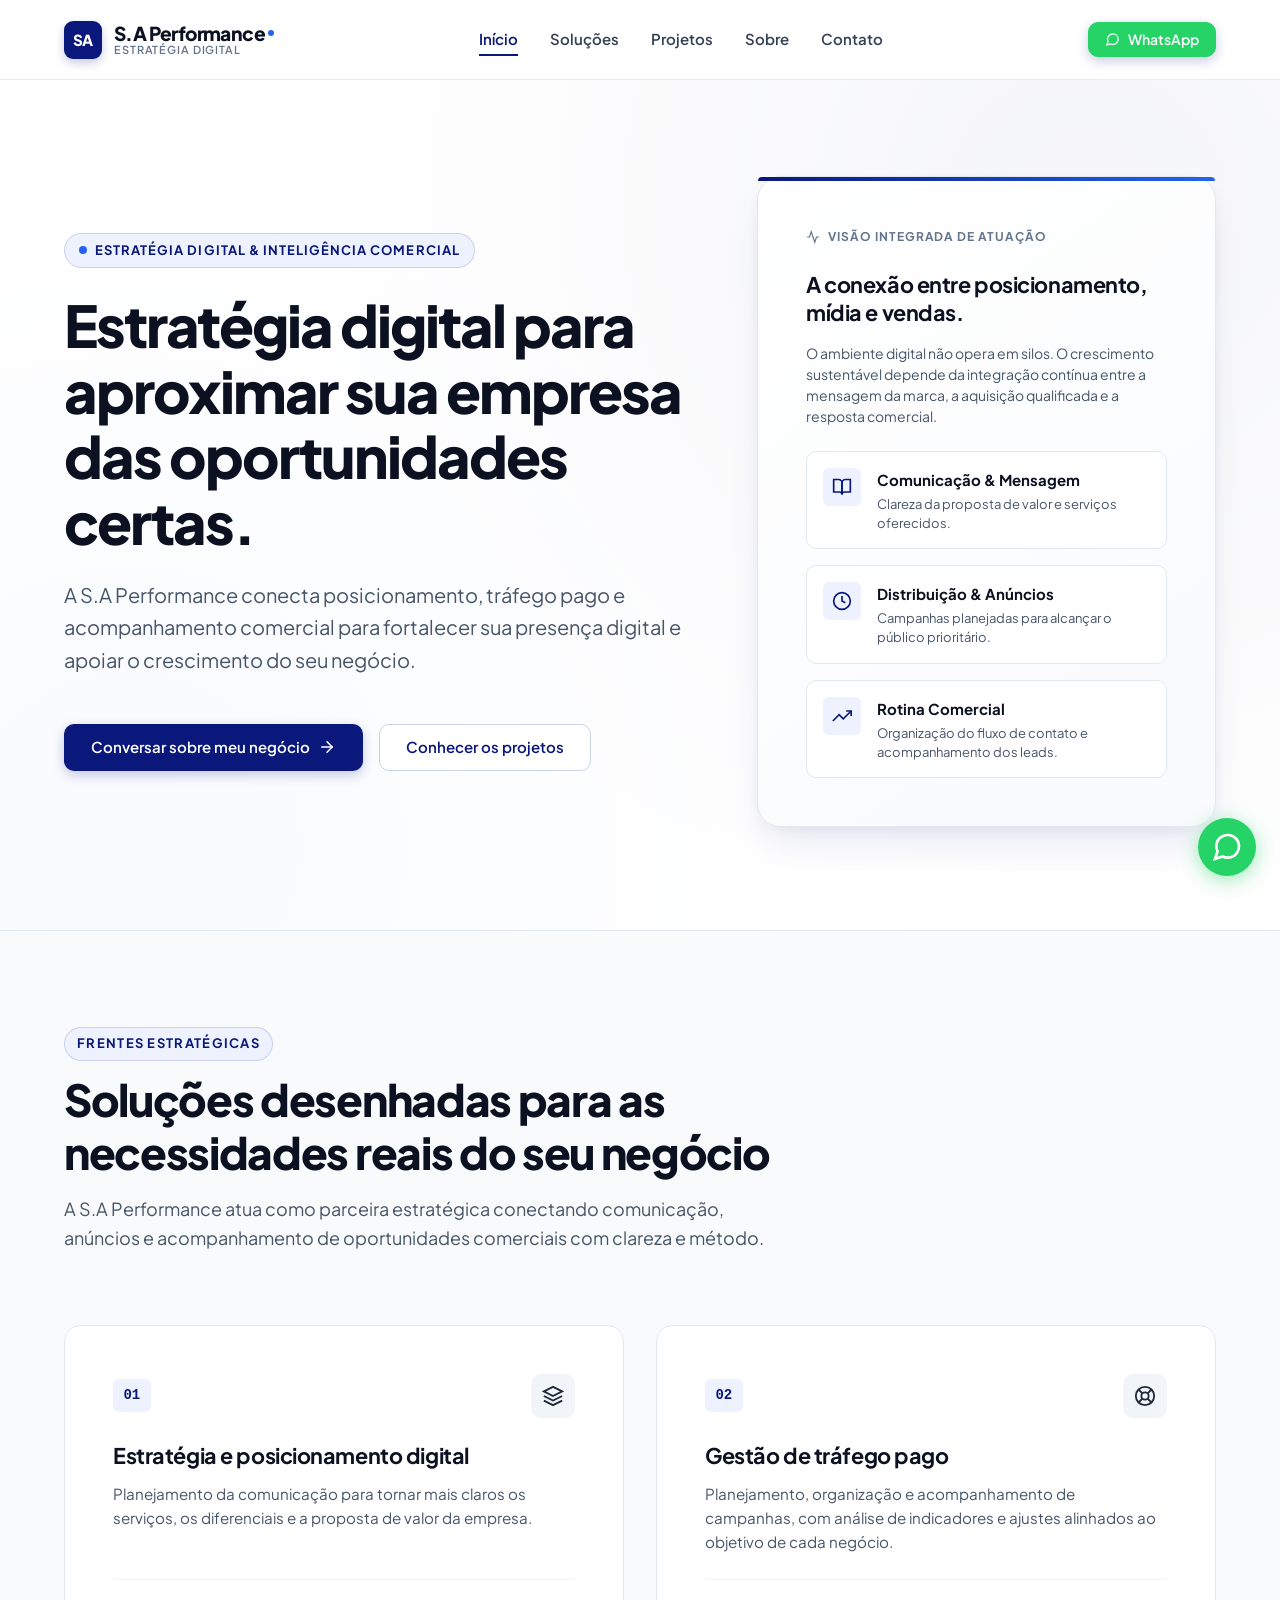
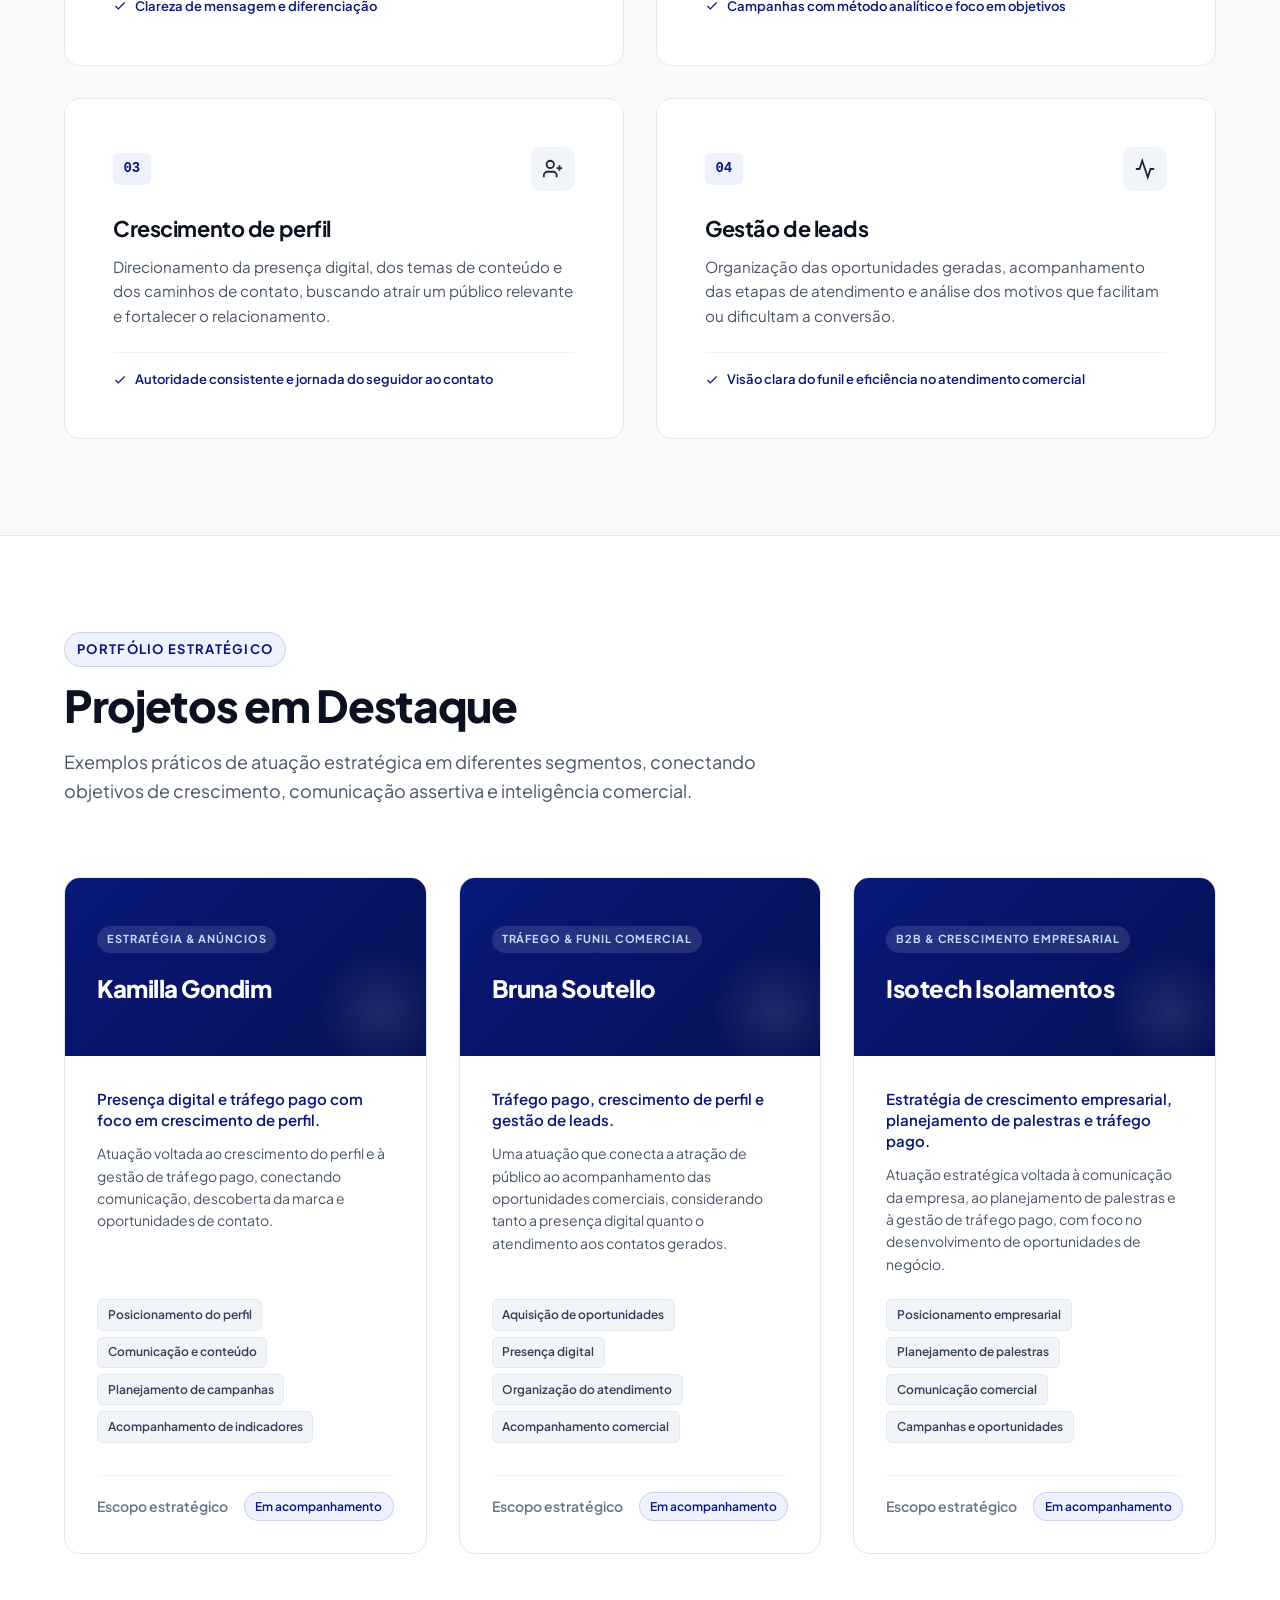
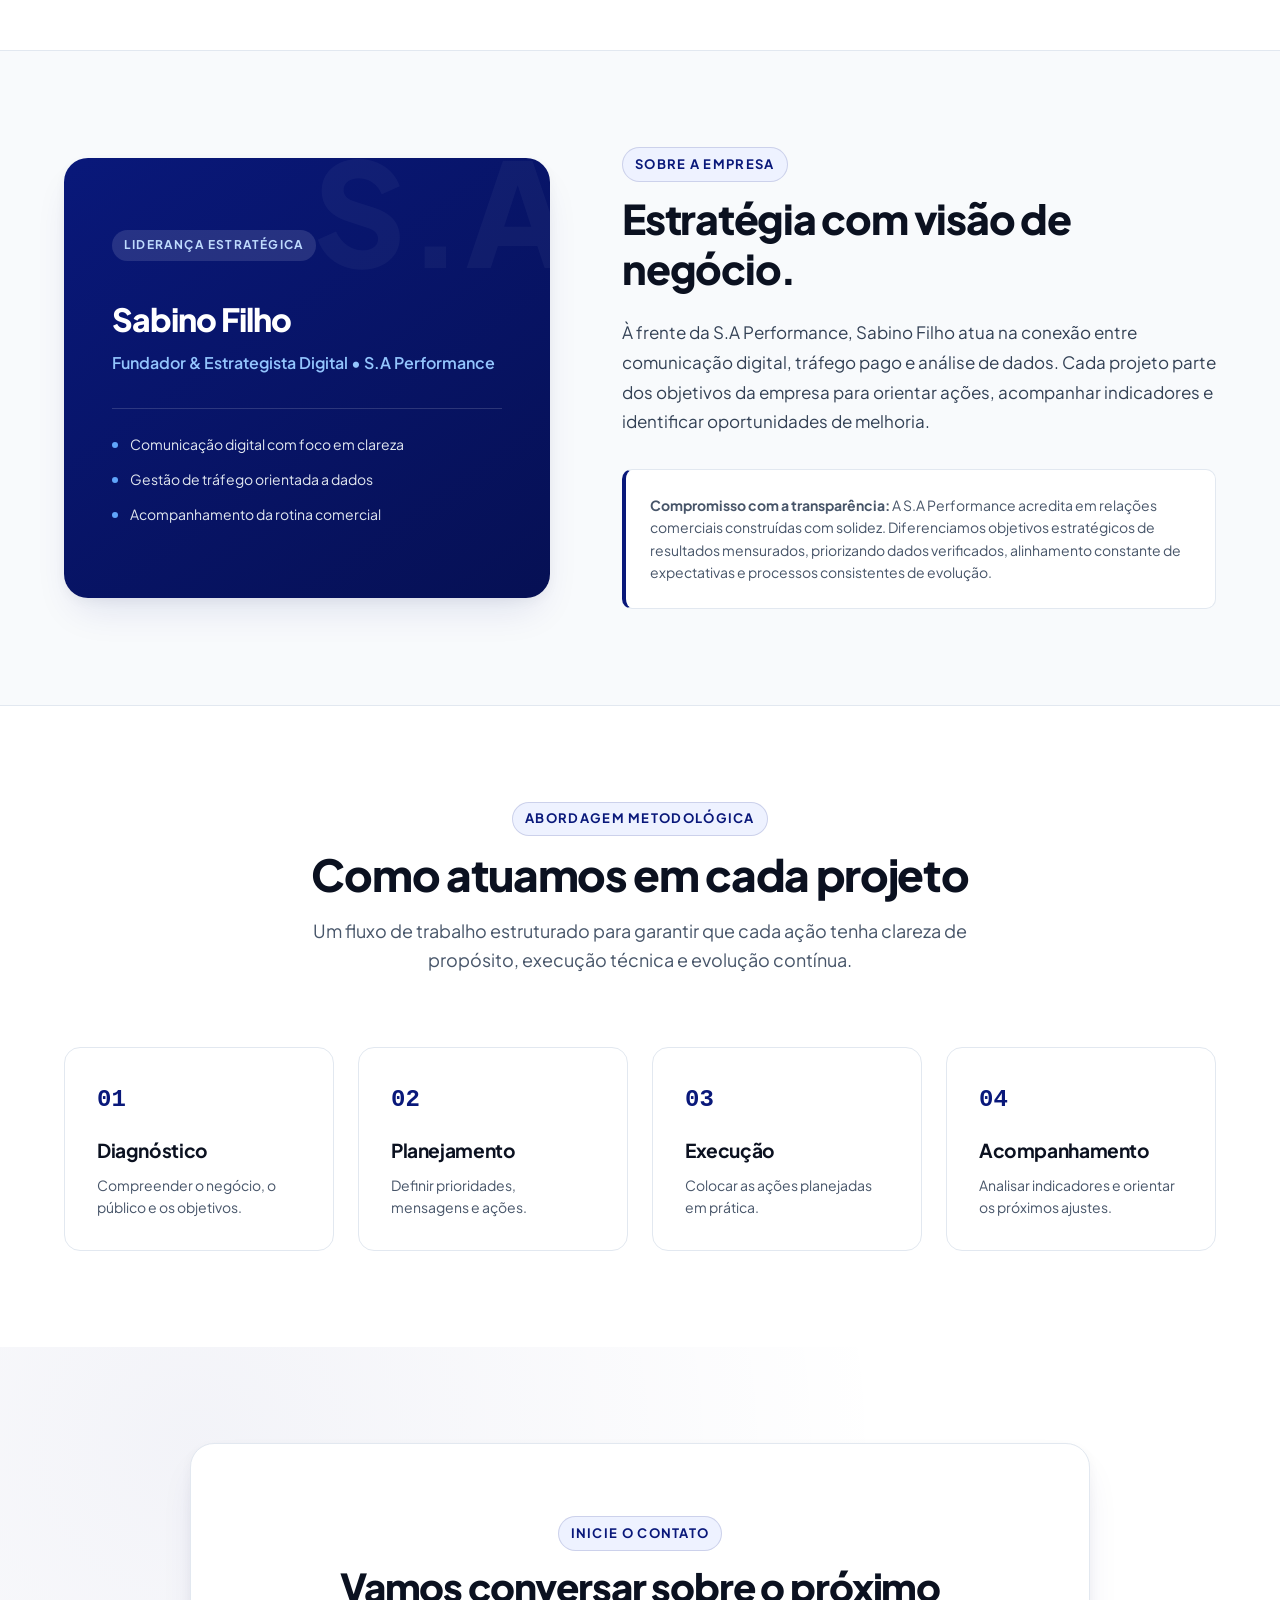
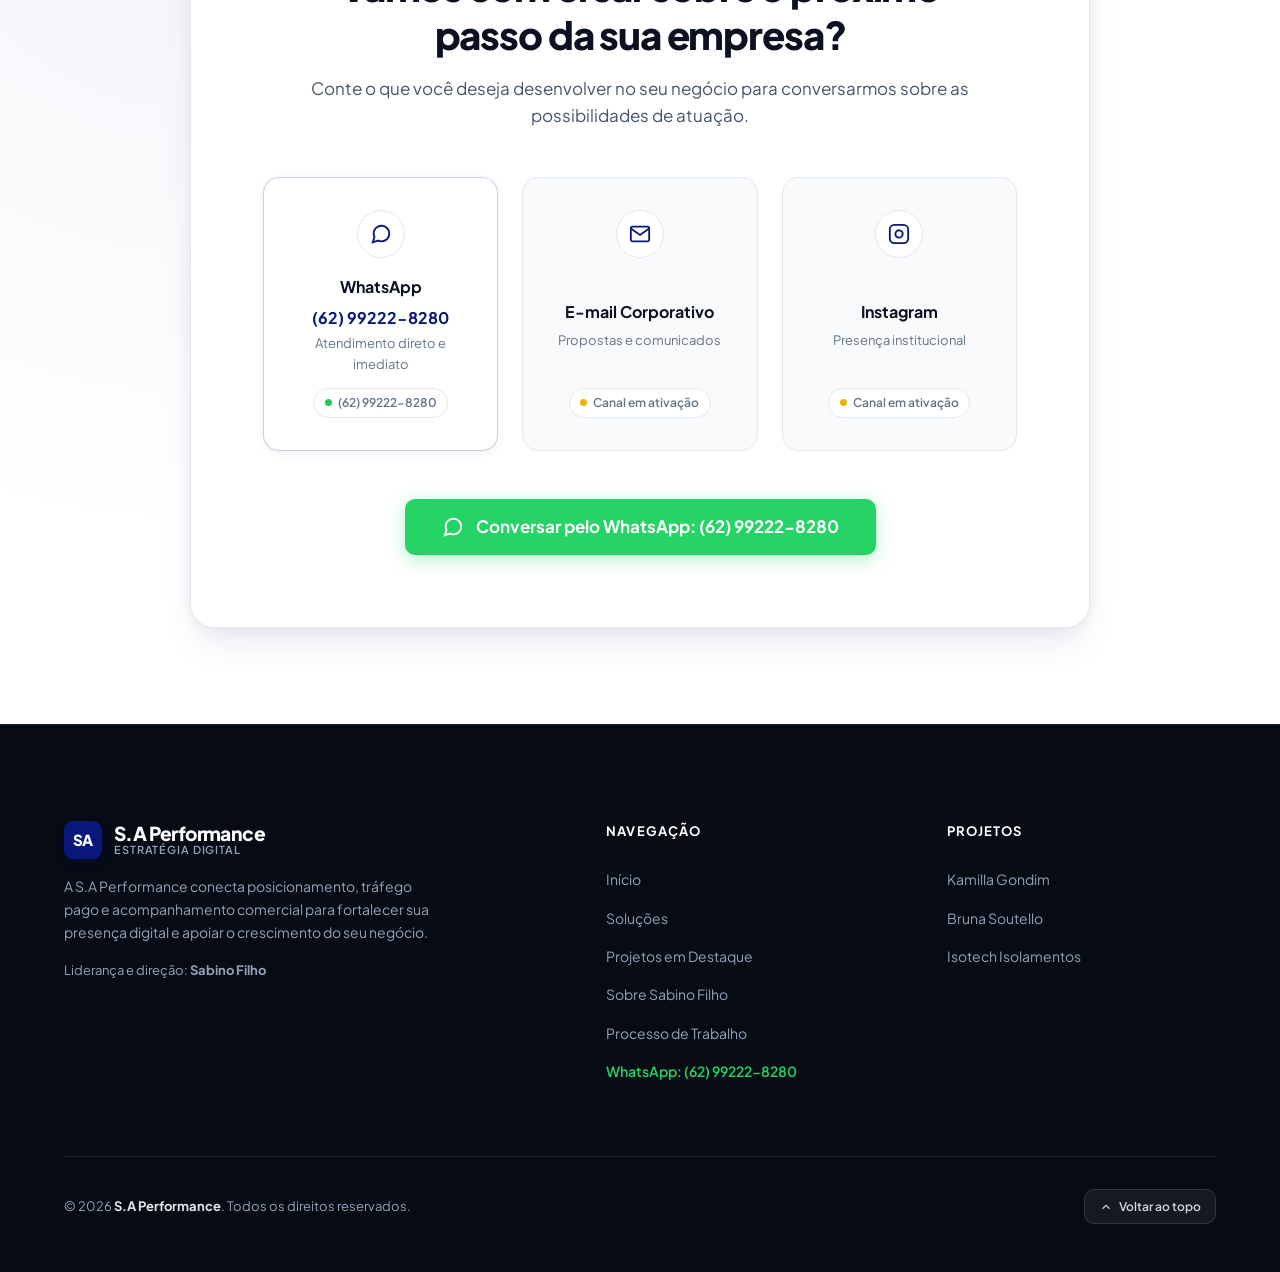
==== commit 3c601623: "feat: adiciona WhatsApp (62) 99222-8280, remove aviso de atualizacao e desativa clique nos projetos" ====
--- a/index.html
+++ b/index.html
@@ -57,7 +57,10 @@
       </nav>
 
       <div class="header-actions">
-        <a href="#contato" class="btn btn-primary btn-sm">Conversar</a>
+        <a href="https://wa.me/5562992228280?text=Ol%C3%A1%2C%20gostaria%20de%20conversar%20sobre%20estrat%C3%A9gia%20digital." target="_blank" rel="noopener noreferrer" class="btn btn-primary btn-sm btn-whatsapp-header" aria-label="Conversar no WhatsApp">
+          <svg width="15" height="15" viewBox="0 0 24 24" fill="none" stroke="currentColor" stroke-width="2" aria-hidden="true"><path d="M21 11.5a8.38 8.38 0 0 1-.9 3.8 8.5 8.5 0 0 1-7.6 4.7 8.38 8.38 0 0 1-3.8-.9L3 21l1.9-5.7a8.38 8.38 0 0 1-.9-3.8 8.5 8.5 0 0 1 4.7-7.6 8.38 8.38 0 0 1 3.8-.9h.5a8.48 8.48 0 0 1 8 8v.5z"></path></svg>
+          <span>WhatsApp</span>
+        </a>
         <button class="mobile-toggle" aria-label="Abrir menu de navegação" aria-expanded="false" aria-controls="menu-principal">
           <svg viewBox="0 0 24 24" fill="none" stroke="currentColor" stroke-width="2" stroke-linecap="round" stroke-linejoin="round" aria-hidden="true">
             <line x1="3" y1="12" x2="21" y2="12"></line>
@@ -93,7 +96,7 @@
             </p>
 
             <div class="hero-actions">
-              <a href="#contato" class="btn btn-primary" id="btn-hero-primary">
+              <a href="https://wa.me/5562992228280?text=Ol%C3%A1%2C%20gostaria%20de%20conversar%20sobre%20estrat%C3%A9gia%20digital." target="_blank" rel="noopener noreferrer" class="btn btn-primary" id="btn-hero-primary" aria-label="Conversar no WhatsApp">
                 Conversar sobre meu negócio
                 <svg class="btn-icon" viewBox="0 0 24 24" fill="none" stroke="currentColor" stroke-width="2" stroke-linecap="round" stroke-linejoin="round" aria-hidden="true">
                   <line x1="5" y1="12" x2="19" y2="12"></line>
@@ -286,13 +289,10 @@
               </div>
 
               <div class="project-card-cta">
-                <a href="projetos/kamilla-gondim/" class="project-link-full" aria-label="Acessar página de detalhes do projeto Kamilla Gondim">
-                  <span>Conhecer o escopo do projeto</span>
-                  <svg viewBox="0 0 24 24" fill="none" stroke="currentColor" stroke-width="2" stroke-linecap="round" stroke-linejoin="round" aria-hidden="true">
-                    <line x1="5" y1="12" x2="19" y2="12"></line>
-                    <polyline points="12 5 19 12 12 19"></polyline>
-                  </svg>
-                </a>
+                <div class="project-link-disabled" aria-label="Escopo do projeto Kamilla Gondim">
+                  <span>Escopo estratégico</span>
+                  <span class="project-status-pill">Em acompanhamento</span>
+                </div>
               </div>
             </div>
           </article>
@@ -319,13 +319,10 @@
               </div>
 
               <div class="project-card-cta">
-                <a href="projetos/bruna-soutello/" class="project-link-full" aria-label="Acessar página de detalhes do projeto Bruna Soutello">
-                  <span>Conhecer o escopo do projeto</span>
-                  <svg viewBox="0 0 24 24" fill="none" stroke="currentColor" stroke-width="2" stroke-linecap="round" stroke-linejoin="round" aria-hidden="true">
-                    <line x1="5" y1="12" x2="19" y2="12"></line>
-                    <polyline points="12 5 19 12 12 19"></polyline>
-                  </svg>
-                </a>
+                <div class="project-link-disabled" aria-label="Escopo do projeto Bruna Soutello">
+                  <span>Escopo estratégico</span>
+                  <span class="project-status-pill">Em acompanhamento</span>
+                </div>
               </div>
             </div>
           </article>
@@ -352,13 +349,10 @@
               </div>
 
               <div class="project-card-cta">
-                <a href="projetos/isotech-isolamentos/" class="project-link-full" aria-label="Acessar página de detalhes do projeto Isotech Isolamentos">
-                  <span>Conhecer o escopo do projeto</span>
-                  <svg viewBox="0 0 24 24" fill="none" stroke="currentColor" stroke-width="2" stroke-linecap="round" stroke-linejoin="round" aria-hidden="true">
-                    <line x1="5" y1="12" x2="19" y2="12"></line>
-                    <polyline points="12 5 19 12 12 19"></polyline>
-                  </svg>
-                </a>
+                <div class="project-link-disabled" aria-label="Escopo do projeto Isotech Isolamentos">
+                  <span>Escopo estratégico</span>
+                  <span class="project-status-pill">Em acompanhamento</span>
+                </div>
               </div>
             </div>
           </article>
@@ -488,22 +482,23 @@
             </p>
           </div>
 
-          <!-- Grade de Canais de Contato (Configuráveis) -->
+          <!-- Grade de Canais de Contato -->
           <div class="contact-channels-grid">
-            <!-- Canal WhatsApp -->
-            <div class="contact-channel-card" id="card-whatsapp">
+            <!-- Canal WhatsApp Ativo -->
+            <a href="https://wa.me/5562992228280?text=Ol%C3%A1%2C%20gostaria%20de%20conversar%20sobre%20estrat%C3%A9gia%20digital." target="_blank" rel="noopener noreferrer" class="contact-channel-card contact-channel-card-link" id="card-whatsapp" aria-label="Conversar no WhatsApp: (62) 99222-8280">
               <div class="contact-icon-bubble" aria-hidden="true">
                 <svg viewBox="0 0 24 24" fill="none" stroke="currentColor" stroke-width="2"><path d="M21 11.5a8.38 8.38 0 0 1-.9 3.8 8.5 8.5 0 0 1-7.6 4.7 8.38 8.38 0 0 1-3.8-.9L3 21l1.9-5.7a8.38 8.38 0 0 1-.9-3.8 8.5 8.5 0 0 1 4.7-7.6 8.38 8.38 0 0 1 3.8-.9h.5a8.48 8.48 0 0 1 8 8v.5z"></path></svg>
               </div>
               <div>
                 <h3 class="contact-channel-name">WhatsApp</h3>
-                <p style="font-size: 0.8125rem; color: var(--color-slate-500);">Atendimento e conversas diretas</p>
+                <p style="font-size: 1rem; font-weight: 700; color: var(--color-brand-primary); margin-top: 2px;">(62) 99222-8280</p>
+                <p style="font-size: 0.8125rem; color: var(--color-slate-500); margin-top: 2px;">Atendimento direto e imediato</p>
               </div>
               <div class="contact-status-tag">
-                <span class="status-indicator-dot" aria-hidden="true"></span>
-                <span>Canal em ativação</span>
-              </div>
-            </div>
+                <span class="status-indicator-dot active" aria-hidden="true"></span>
+                <span>Conversar no WhatsApp</span>
+              </div>
+            </a>
 
             <!-- Canal E-mail -->
             <div class="contact-channel-card" id="card-email">
@@ -536,15 +531,12 @@
             </div>
           </div>
 
-          <!-- Aviso de Transparência e Facilidade de Configuração -->
-          <div class="contact-notice-box" role="status">
-            <div class="contact-notice-icon" aria-hidden="true">
-              <svg width="22" height="22" viewBox="0 0 24 24" fill="none" stroke="currentColor" stroke-width="2"><circle cx="12" cy="12" r="10"></circle><line x1="12" y1="8" x2="12" y2="12"></line><line x1="12" y1="16" x2="12.01" y2="16"></line></svg>
-            </div>
-            <div class="contact-notice-text">
-              <strong>Contato em atualização cadastral</strong>
-              Os canais oficiais de comunicação da S.A Performance estão sendo configurados. Para ativar links diretos de WhatsApp, e-mail ou Instagram, basta preencher os campos correspondentes no arquivo central <code>js/site-config.js</code>. Nenhum formulário simulado ou link fictício está ativo nesta etapa.
-            </div>
+          <!-- Botão Principal de Conversa Direta via WhatsApp -->
+          <div class="contact-direct-action">
+            <a href="https://wa.me/5562992228280?text=Ol%C3%A1%2C%20gostaria%20de%20conversar%20sobre%20estrat%C3%A9gia%20digital." target="_blank" rel="noopener noreferrer" class="btn btn-whatsapp-cta" aria-label="Conversar direto pelo WhatsApp (62) 99222-8280">
+              <svg width="22" height="22" viewBox="0 0 24 24" fill="none" stroke="currentColor" stroke-width="2" aria-hidden="true"><path d="M21 11.5a8.38 8.38 0 0 1-.9 3.8 8.5 8.5 0 0 1-7.6 4.7 8.38 8.38 0 0 1-3.8-.9L3 21l1.9-5.7a8.38 8.38 0 0 1-.9-3.8 8.5 8.5 0 0 1 4.7-7.6 8.38 8.38 0 0 1 3.8-.9h.5a8.48 8.48 0 0 1 8 8v.5z"></path></svg>
+              <span>Conversar pelo WhatsApp: (62) 99222-8280</span>
+            </a>
           </div>
 
         </div>
@@ -586,16 +578,16 @@
             <li><a href="#projetos" class="footer-link">Projetos em Destaque</a></li>
             <li><a href="#sobre" class="footer-link">Sobre Sabino Filho</a></li>
             <li><a href="#processo" class="footer-link">Processo de Trabalho</a></li>
-            <li><a href="#contato" class="footer-link">Contato</a></li>
+            <li><a href="https://wa.me/5562992228280?text=Ol%C3%A1%2C%20gostaria%20de%20conversar%20sobre%20estrat%C3%A9gia%20digital." target="_blank" rel="noopener noreferrer" class="footer-link" style="color: #25D366; font-weight: 600;">WhatsApp: (62) 99222-8280</a></li>
           </ul>
         </div>
 
         <div>
           <h4 class="footer-col-title">Projetos</h4>
           <ul class="footer-links">
-            <li><a href="projetos/kamilla-gondim/" class="footer-link">Kamilla Gondim</a></li>
-            <li><a href="projetos/bruna-soutello/" class="footer-link">Bruna Soutello</a></li>
-            <li><a href="projetos/isotech-isolamentos/" class="footer-link">Isotech Isolamentos</a></li>
+            <li><span class="footer-link-static">Kamilla Gondim</span></li>
+            <li><span class="footer-link-static">Bruna Soutello</span></li>
+            <li><span class="footer-link-static">Isotech Isolamentos</span></li>
           </ul>
         </div>
 
@@ -613,6 +605,14 @@
       </div>
     </div>
   </footer>
+
+  <!-- Botão Flutuante de WhatsApp -->
+  <a href="https://wa.me/5562992228280?text=Ol%C3%A1%2C%20gostaria%20de%20conversar%20sobre%20estrat%C3%A9gia%20digital." target="_blank" rel="noopener noreferrer" class="floating-whatsapp" aria-label="Conversar no WhatsApp: (62) 99222-8280">
+    <svg viewBox="0 0 24 24" fill="none" stroke="currentColor" stroke-width="2" aria-hidden="true">
+      <path d="M21 11.5a8.38 8.38 0 0 1-.9 3.8 8.5 8.5 0 0 1-7.6 4.7 8.38 8.38 0 0 1-3.8-.9L3 21l1.9-5.7a8.38 8.38 0 0 1-.9-3.8 8.5 8.5 0 0 1 4.7-7.6 8.38 8.38 0 0 1 3.8-.9h.5a8.48 8.48 0 0 1 8 8v.5z"></path>
+    </svg>
+    <span class="floating-whatsapp-tooltip">Falar no WhatsApp: (62) 99222-8280</span>
+  </a>
 
   <!-- Scripts -->
   <script src="js/site-config.js"></script>
--- a/css/main.css
+++ b/css/main.css
@@ -1394,3 +1394,158 @@
     padding-bottom: var(--space-2xl);
   }
 }
+
+/* ==========================================================================
+   ESTILOS DE WHATSAPP & ITENS NÃO-CLICÁVEIS DE PROJETOS
+   ========================================================================== */
+
+/* Projetos - Sem função de clique */
+.project-link-disabled {
+  display: flex;
+  align-items: center;
+  justify-content: space-between;
+  width: 100%;
+  font-size: 0.875rem;
+  font-weight: 600;
+  color: var(--color-slate-500);
+  cursor: default;
+  pointer-events: none;
+  user-select: none;
+  text-decoration: none;
+}
+
+.project-status-pill {
+  font-size: 0.75rem;
+  color: var(--color-brand-primary);
+  background-color: var(--color-brand-subtle);
+  padding: 0.25rem 0.65rem;
+  border-radius: var(--radius-full);
+  border: 1px solid rgba(9, 24, 122, 0.15);
+  font-weight: 600;
+  display: inline-flex;
+  align-items: center;
+  gap: 5px;
+}
+
+.footer-link-static {
+  font-size: 0.875rem;
+  color: var(--color-slate-400);
+  cursor: default;
+  user-select: none;
+  display: inline-block;
+}
+
+/* Cartão e Ações de WhatsApp */
+.contact-channel-card-link {
+  text-decoration: none;
+  cursor: pointer;
+  background: var(--color-white);
+  border-color: rgba(9, 24, 122, 0.2);
+  box-shadow: var(--shadow-sm);
+  transition: all var(--transition-normal);
+}
+
+.contact-channel-card-link:hover {
+  transform: translateY(-3px);
+  border-color: #25D366;
+  box-shadow: 0 10px 24px -4px rgba(37, 211, 102, 0.25);
+}
+
+.contact-channel-card-link:hover .contact-icon-bubble {
+  background-color: #25D366;
+  color: #FFFFFF;
+  border-color: #25D366;
+}
+
+.contact-direct-action {
+  margin-top: var(--space-2xl);
+  text-align: center;
+  display: flex;
+  justify-content: center;
+}
+
+.btn-whatsapp-cta {
+  background-color: #25D366;
+  color: #FFFFFF;
+  font-size: 1.0625rem;
+  padding: 1rem 2.25rem;
+  border-radius: var(--radius-md);
+  box-shadow: 0 4px 18px rgba(37, 211, 102, 0.35);
+  font-weight: 700;
+  display: inline-flex;
+  align-items: center;
+  gap: 0.75rem;
+  text-decoration: none;
+  transition: all var(--transition-normal);
+}
+
+.btn-whatsapp-cta:hover {
+  background-color: #1EBE5D;
+  color: #FFFFFF;
+  box-shadow: 0 6px 24px rgba(37, 211, 102, 0.45);
+  transform: translateY(-2px);
+}
+
+.btn-whatsapp-header {
+  background-color: #25D366;
+  color: #FFFFFF;
+  border-color: #25D366;
+}
+
+.btn-whatsapp-header:hover {
+  background-color: #1EBE5D;
+  color: #FFFFFF;
+}
+
+/* Botão Flutuante de WhatsApp */
+.floating-whatsapp {
+  position: fixed;
+  bottom: 24px;
+  right: 24px;
+  width: 58px;
+  height: 58px;
+  background-color: #25D366;
+  color: #FFFFFF;
+  border-radius: 50%;
+  display: flex;
+  align-items: center;
+  justify-content: center;
+  box-shadow: 0 4px 20px rgba(37, 211, 102, 0.45);
+  z-index: 9999;
+  text-decoration: none;
+  transition: transform var(--transition-normal), box-shadow var(--transition-normal);
+}
+
+.floating-whatsapp:hover {
+  transform: scale(1.1);
+  box-shadow: 0 6px 26px rgba(37, 211, 102, 0.6);
+  color: #FFFFFF;
+}
+
+.floating-whatsapp svg {
+  width: 32px;
+  height: 32px;
+}
+
+.floating-whatsapp-tooltip {
+  position: absolute;
+  right: 70px;
+  background: var(--color-slate-900);
+  color: var(--color-white);
+  padding: 6px 12px;
+  border-radius: var(--radius-md);
+  font-size: 0.8125rem;
+  font-weight: 600;
+  white-space: nowrap;
+  pointer-events: none;
+  opacity: 0;
+  transform: translateX(8px);
+  transition: opacity var(--transition-fast), transform var(--transition-fast);
+  box-shadow: var(--shadow-md);
+}
+
+.floating-whatsapp:hover .floating-whatsapp-tooltip {
+  opacity: 1;
+  transform: translateX(0);
+}
+
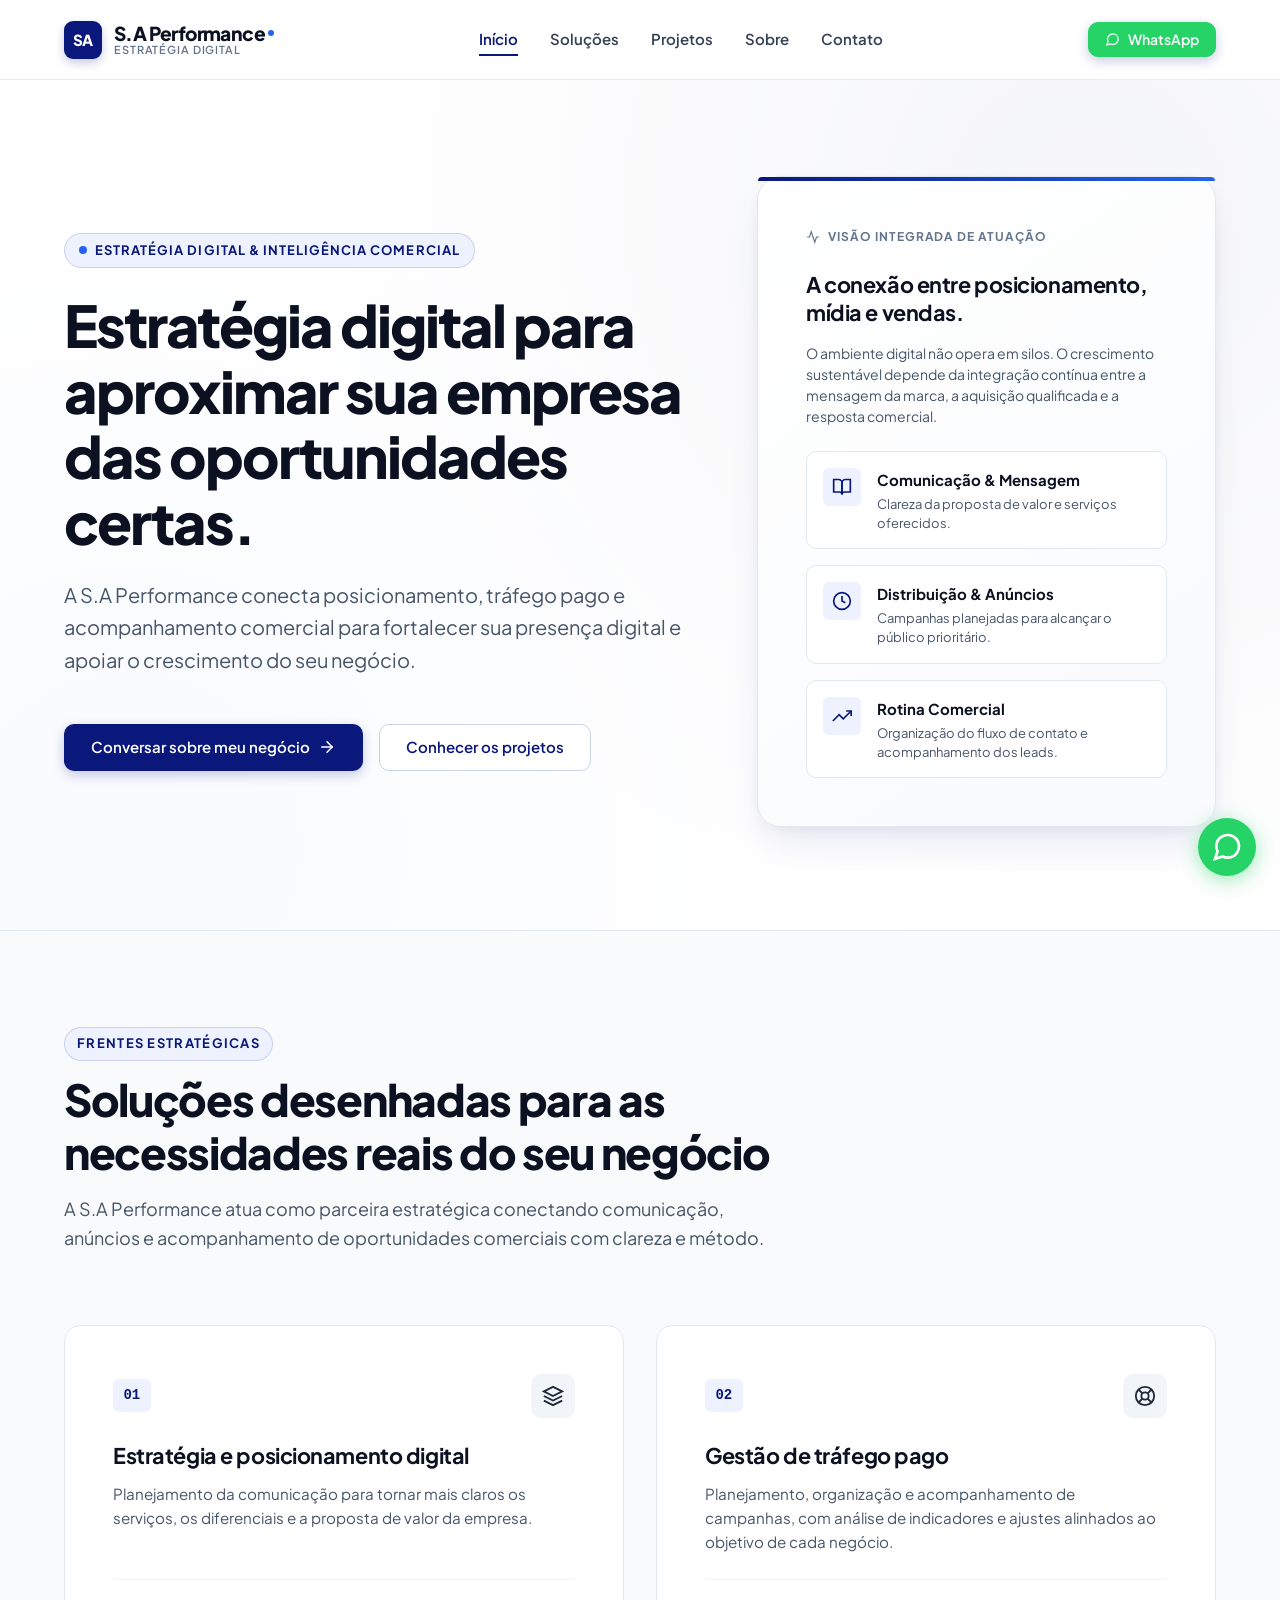
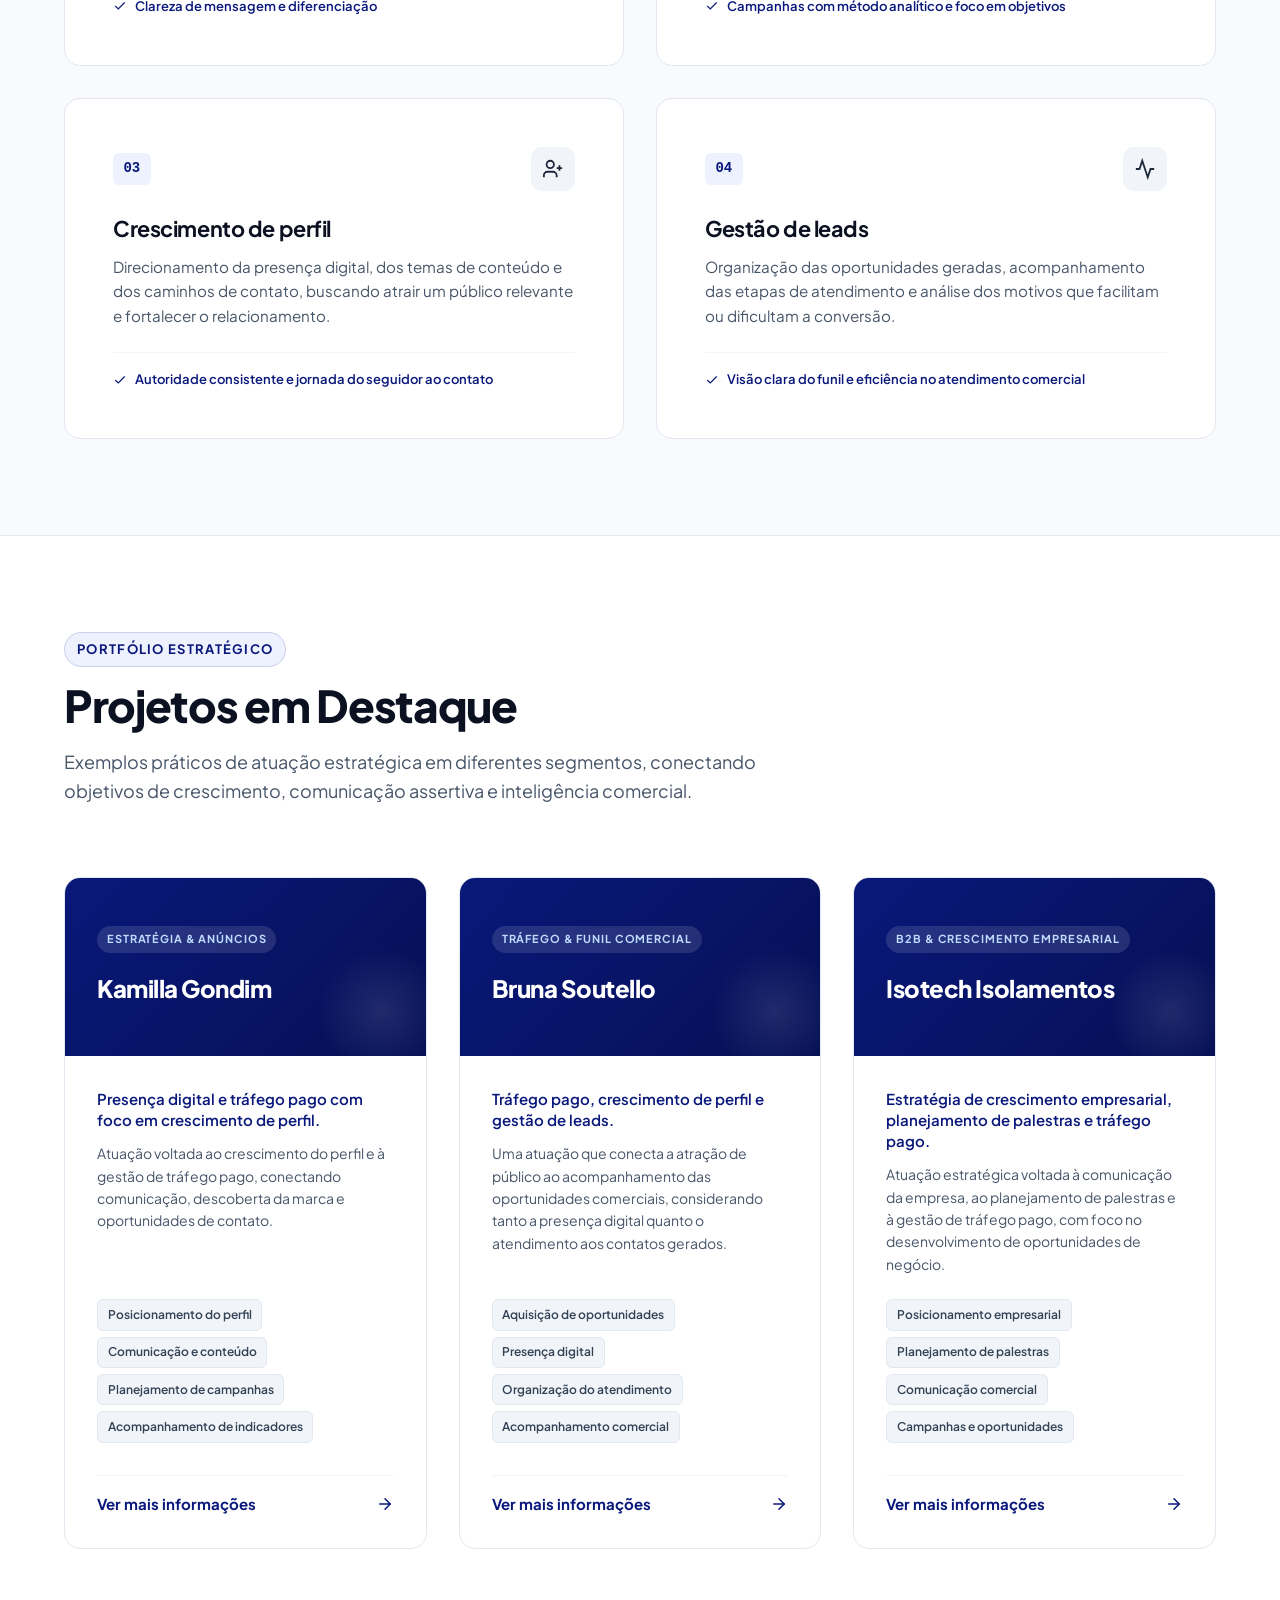
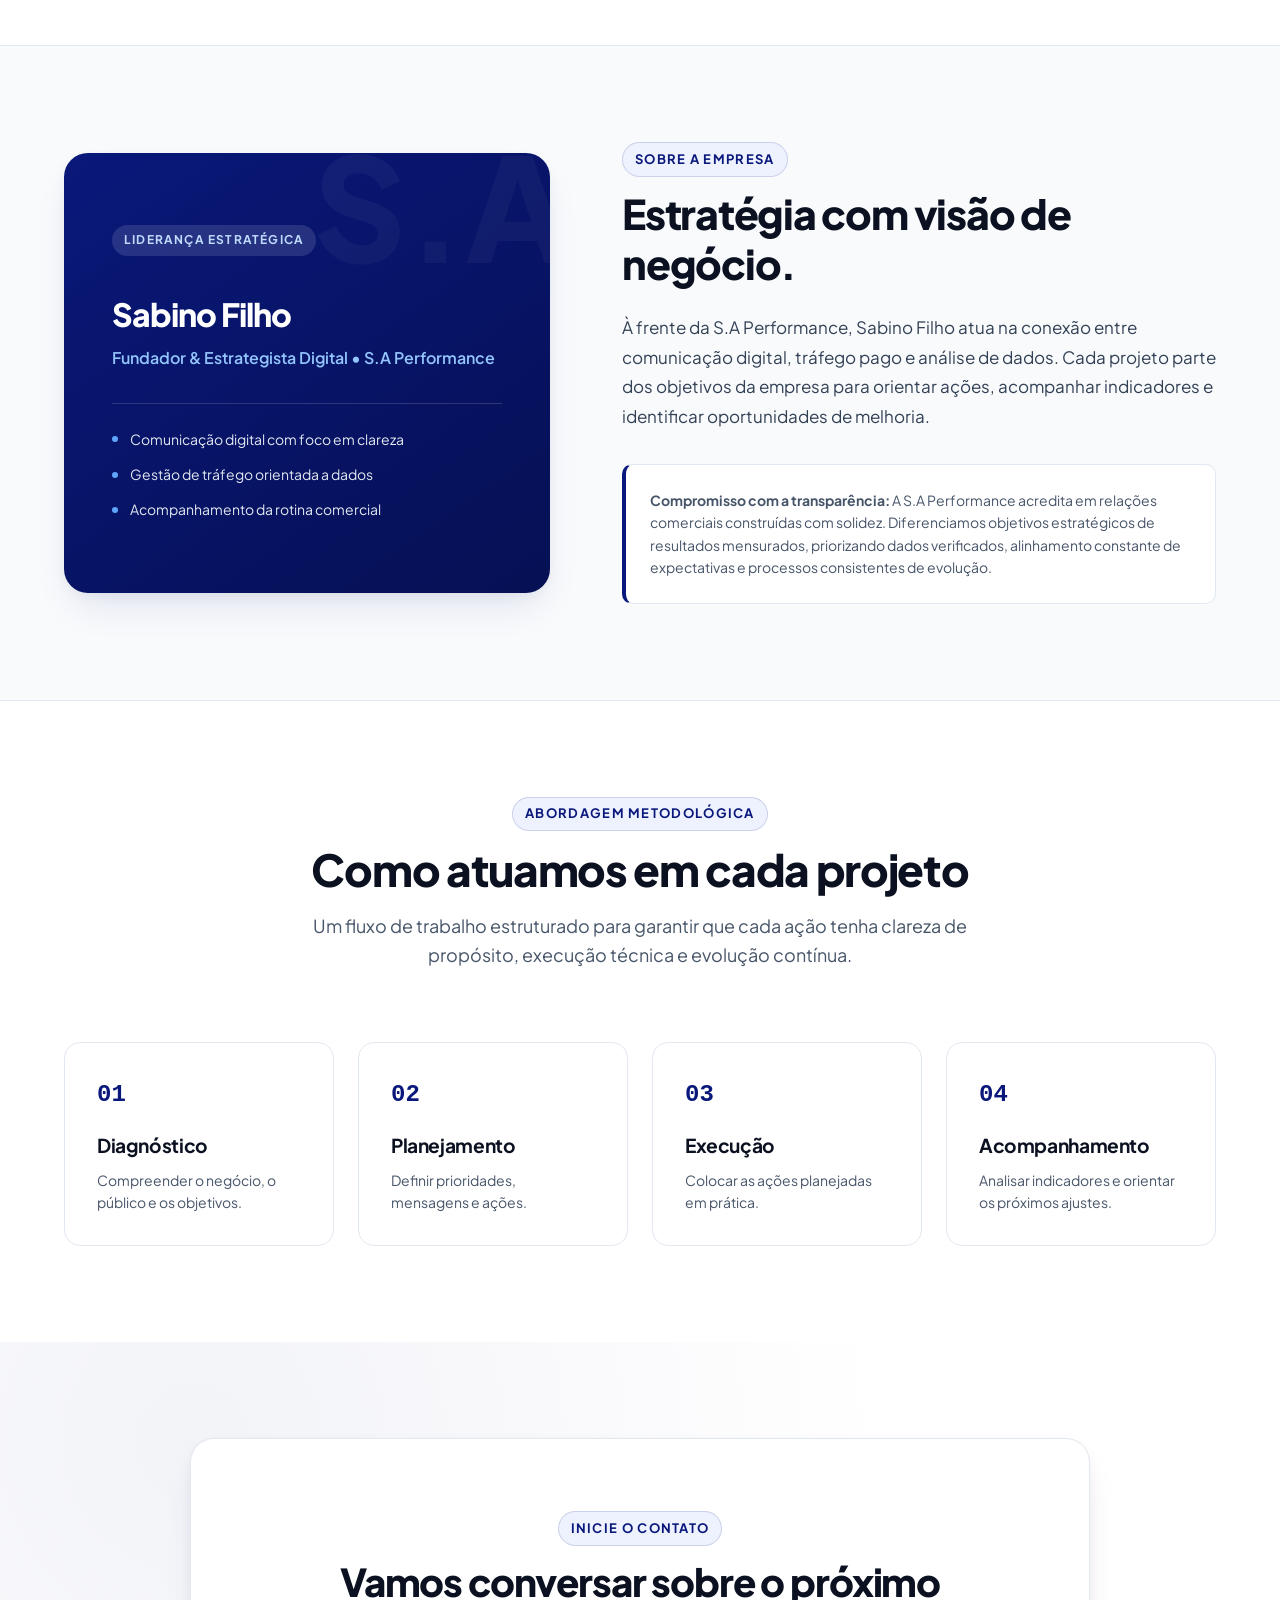
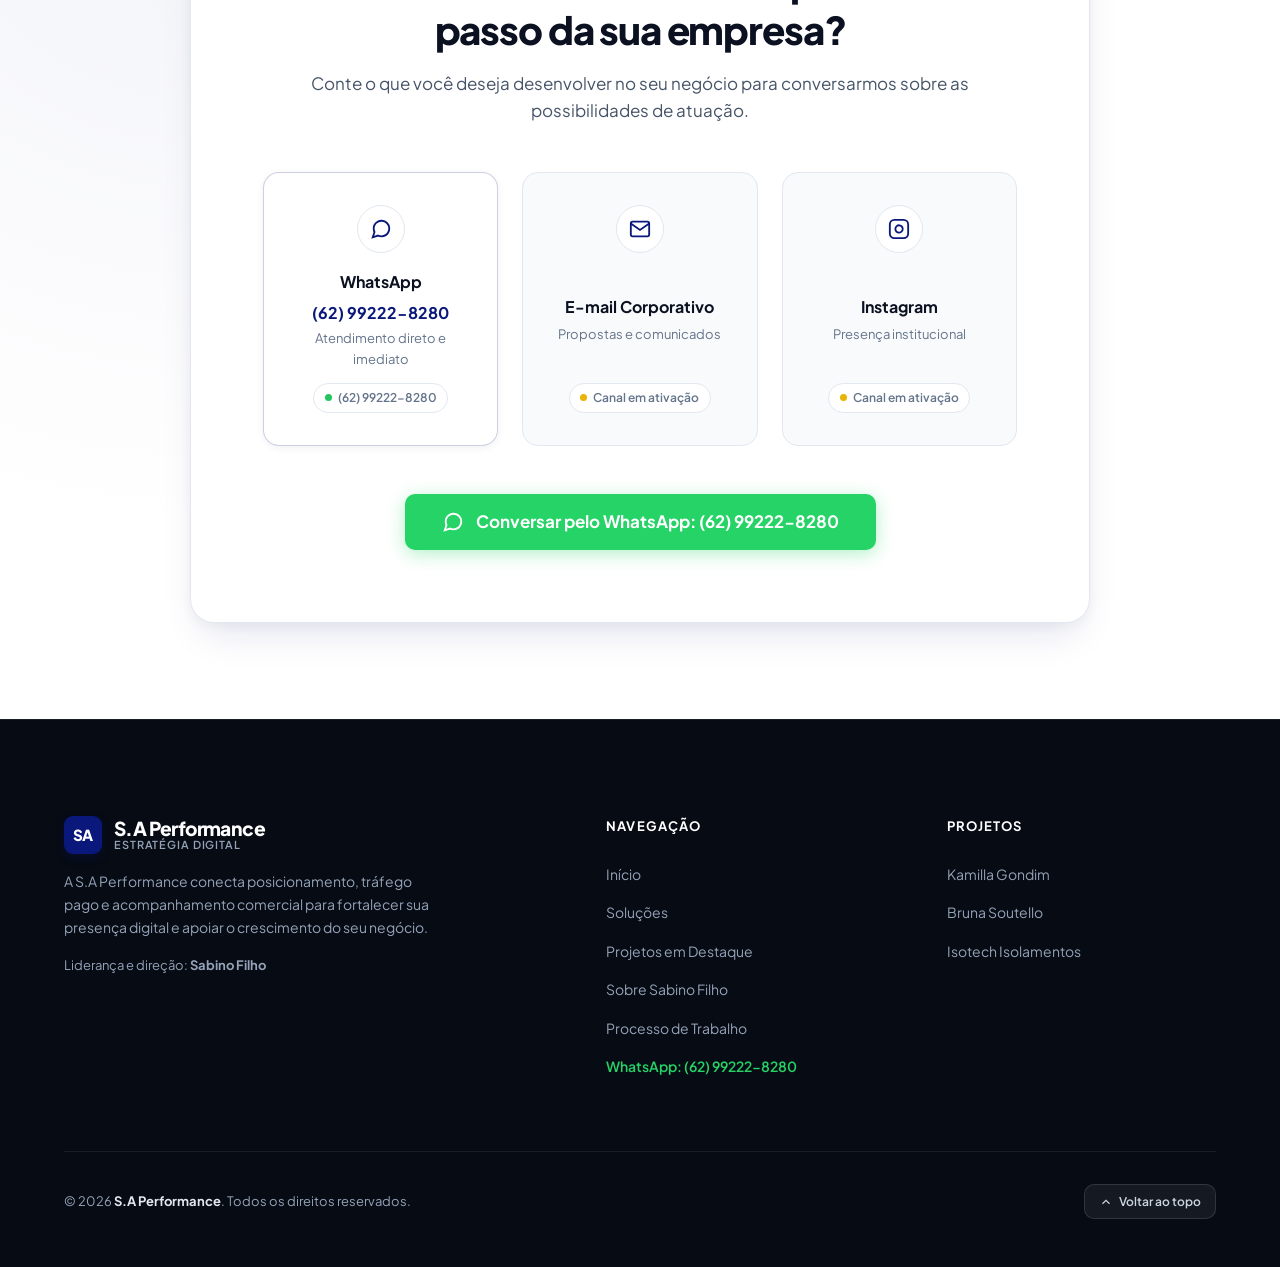
==== commit 30aeedf6: "feat: reativa links clicaveis para detalhes dos projetos" ====
--- a/index.html
+++ b/index.html
@@ -289,10 +289,13 @@
               </div>
 
               <div class="project-card-cta">
-                <div class="project-link-disabled" aria-label="Escopo do projeto Kamilla Gondim">
-                  <span>Escopo estratégico</span>
-                  <span class="project-status-pill">Em acompanhamento</span>
-                </div>
+                <a href="projetos/kamilla-gondim/" class="project-link-full" aria-label="Ver mais informações sobre o projeto Kamilla Gondim">
+                  <span>Ver mais informações</span>
+                  <svg viewBox="0 0 24 24" fill="none" stroke="currentColor" stroke-width="2" stroke-linecap="round" stroke-linejoin="round" aria-hidden="true">
+                    <line x1="5" y1="12" x2="19" y2="12"></line>
+                    <polyline points="12 5 19 12 12 19"></polyline>
+                  </svg>
+                </a>
               </div>
             </div>
           </article>
@@ -319,10 +322,13 @@
               </div>
 
               <div class="project-card-cta">
-                <div class="project-link-disabled" aria-label="Escopo do projeto Bruna Soutello">
-                  <span>Escopo estratégico</span>
-                  <span class="project-status-pill">Em acompanhamento</span>
-                </div>
+                <a href="projetos/bruna-soutello/" class="project-link-full" aria-label="Ver mais informações sobre o projeto Bruna Soutello">
+                  <span>Ver mais informações</span>
+                  <svg viewBox="0 0 24 24" fill="none" stroke="currentColor" stroke-width="2" stroke-linecap="round" stroke-linejoin="round" aria-hidden="true">
+                    <line x1="5" y1="12" x2="19" y2="12"></line>
+                    <polyline points="12 5 19 12 12 19"></polyline>
+                  </svg>
+                </a>
               </div>
             </div>
           </article>
@@ -349,10 +355,13 @@
               </div>
 
               <div class="project-card-cta">
-                <div class="project-link-disabled" aria-label="Escopo do projeto Isotech Isolamentos">
-                  <span>Escopo estratégico</span>
-                  <span class="project-status-pill">Em acompanhamento</span>
-                </div>
+                <a href="projetos/isotech-isolamentos/" class="project-link-full" aria-label="Ver mais informações sobre o projeto Isotech Isolamentos">
+                  <span>Ver mais informações</span>
+                  <svg viewBox="0 0 24 24" fill="none" stroke="currentColor" stroke-width="2" stroke-linecap="round" stroke-linejoin="round" aria-hidden="true">
+                    <line x1="5" y1="12" x2="19" y2="12"></line>
+                    <polyline points="12 5 19 12 12 19"></polyline>
+                  </svg>
+                </a>
               </div>
             </div>
           </article>
@@ -585,9 +594,9 @@
         <div>
           <h4 class="footer-col-title">Projetos</h4>
           <ul class="footer-links">
-            <li><span class="footer-link-static">Kamilla Gondim</span></li>
-            <li><span class="footer-link-static">Bruna Soutello</span></li>
-            <li><span class="footer-link-static">Isotech Isolamentos</span></li>
+            <li><a href="projetos/kamilla-gondim/" class="footer-link">Kamilla Gondim</a></li>
+            <li><a href="projetos/bruna-soutello/" class="footer-link">Bruna Soutello</a></li>
+            <li><a href="projetos/isotech-isolamentos/" class="footer-link">Isotech Isolamentos</a></li>
           </ul>
         </div>
 
